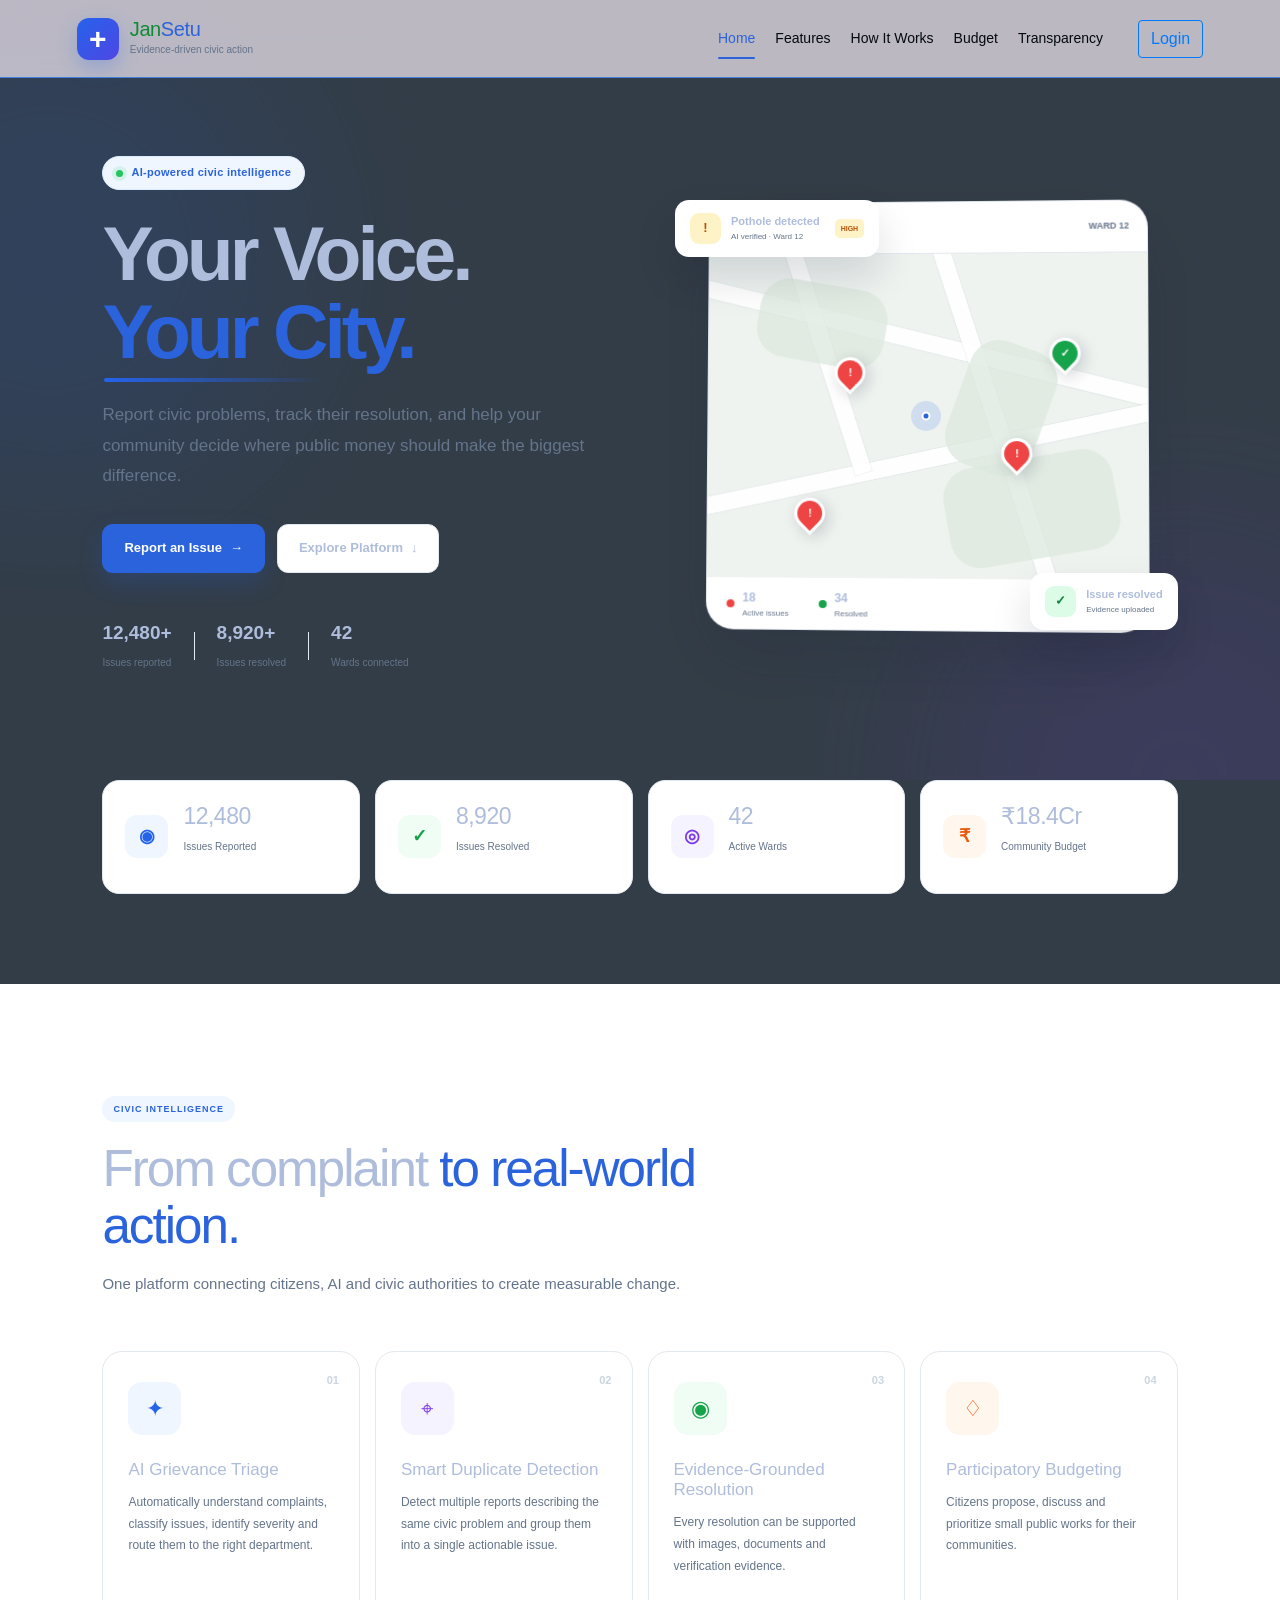
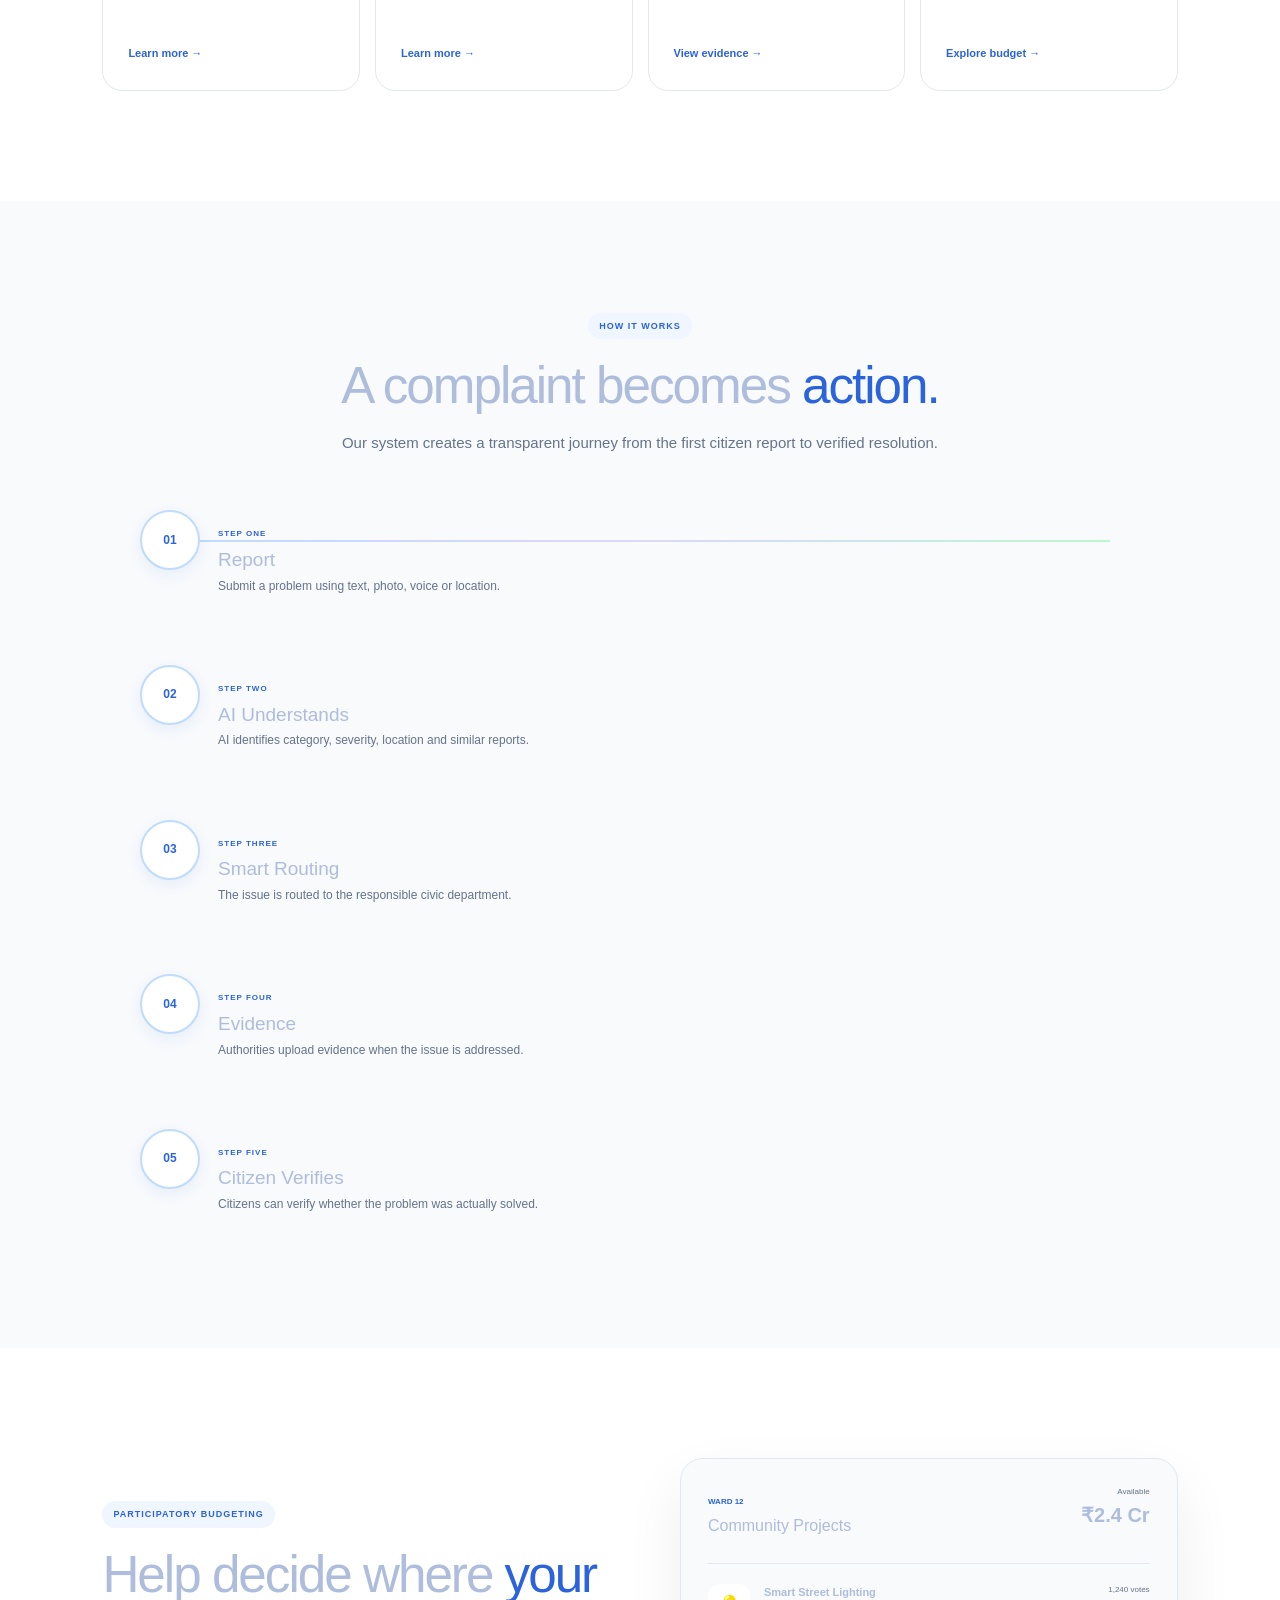
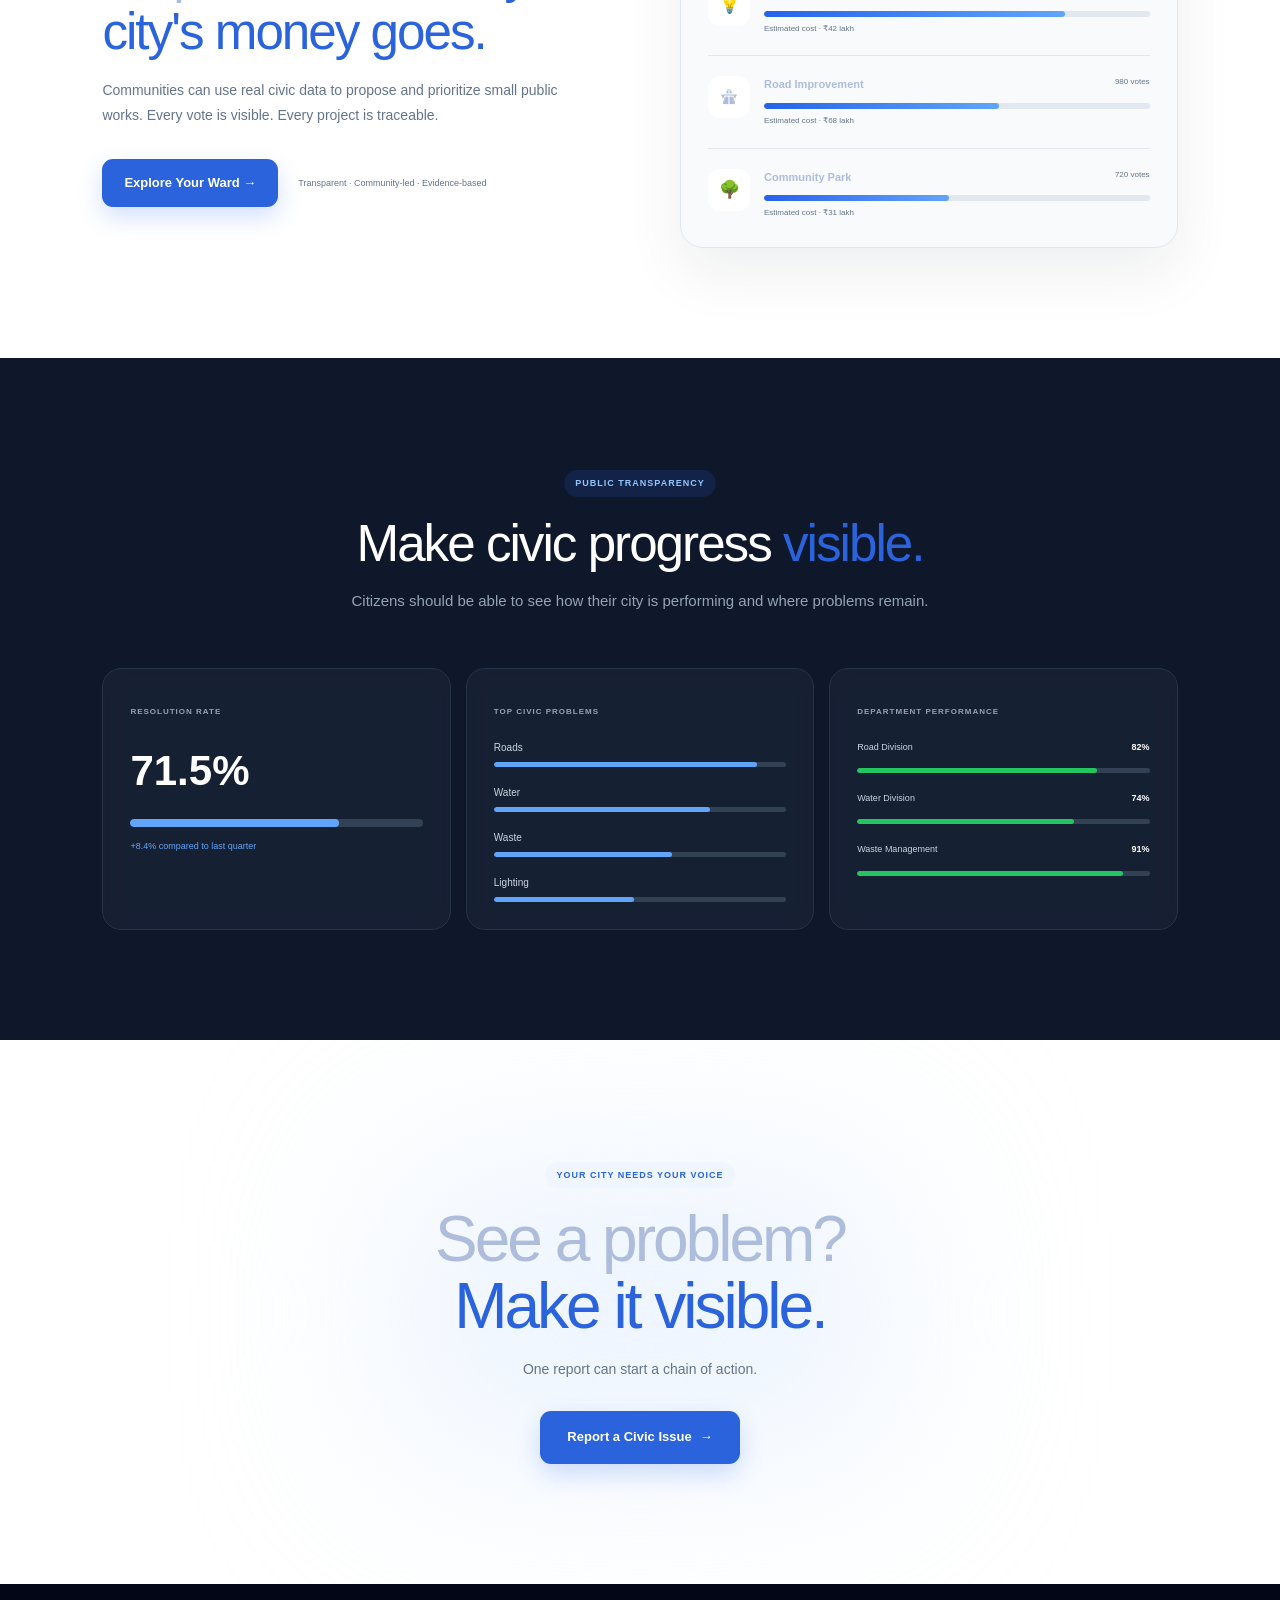
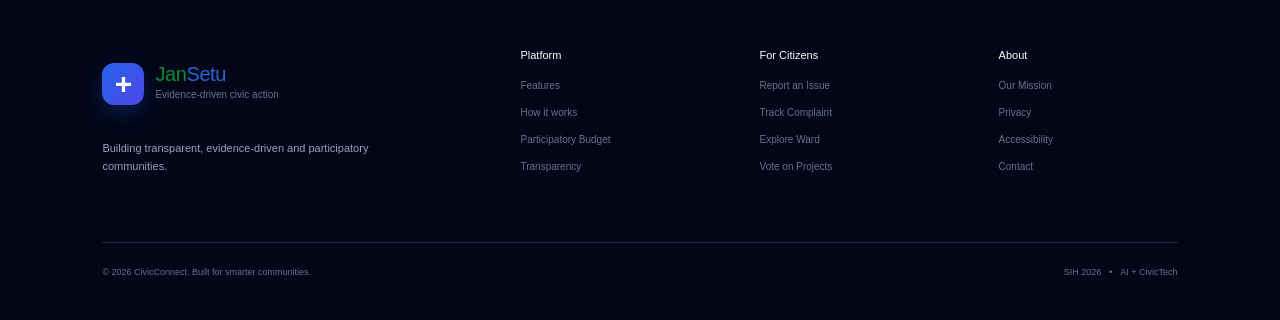
==== index.html @ 92e104b6 "Initial commit: JanSetu frontend and FastAPI AI civic intelligence backend" ====
<!DOCTYPE html>
<html lang="en">

<head>
    <meta charset="UTF-8">
    <meta name="viewport" content="width=device-width, initial-scale=1.0">

    <title>CivicConnect | Evidence-Driven Civic Action</title>

    <meta name="description"
        content="Report civic issues, track resolution and help shape your community through participatory budgeting.">
    <link rel="stylesheet" href="https://cdn.jsdelivr.net/npm/bootstrap@4.0.0/dist/css/bootstrap.min.css" integrity="sha384-Gn5384xqQ1aoWXA+058RXPxPg6fy4IWvTNh0E263XmFcJlSAwiGgFAW/dAiS6JXm" crossorigin="anonymous">
    <link rel="stylesheet" href="style.css">
</head>

<body>

    <!-- ================= NAVBAR ================= -->

    <header class="navbar" id="navbar">

        <div class="logo">
            <div class="logo-mark">
                <span>+</span>
            </div>

            <div class="logo-text">
                <h2>Jan<span>Setu</span></h2>
                <p>Evidence-driven civic action</p>
            </div>
        </div>
        <div>
            
        </div>

        <nav class="desktop-nav">
            <a href="#home" class="active">Home</a>
            <a href="#features">Features</a>
            <a href="#how-it-works">How It Works</a>
            <a href="#budget">Budget</a>
            <a href="#transparency">Transparency</a>
        </nav>

        <div class="nav-buttons">
            <button  class="btn btn-outline-primary" onclick="showLogin()">
                Login
            </button>
        </div>
        <button class="mobile_login" onclick="showLogin()">
          login
        </button>

        <button class="mobile-menu-btn" onclick="toggleMobileMenu()">
            ☰
        </button>
        


    </header>


    <!-- MOBILE MENU -->

    <div class="mobile-menu" id="mobileMenu">

        <a href="#home" onclick="closeMobileMenu()">Home</a>
        <a href="#features" onclick="closeMobileMenu()">Features</a>
        <a href="#how-it-works" onclick="closeMobileMenu()">How It Works</a>
        <a href="#budget" onclick="closeMobileMenu()">Budget</a>
        <a href="#transparency" onclick="closeMobileMenu()">Transparency</a>
    </div>


    <!-- ================= HERO ================= -->

    <main>

        <section class="hero" id="home">

            <div class="hero-background">
                <div class="glow glow-one"></div>
                <div class="glow glow-two"></div>
                <div class="grid-background"></div>
            </div>

            <div class="hero-content reveal">

                <div class="hero-badge">
                    <span class="live-dot"></span>
                    AI-powered civic intelligence
                </div>

                <h1>
                    Your Voice.
                    <br>
                    <span>Your City.</span>
                </h1>

                <p class="hero-description">
                    Report civic problems, track their resolution,
                    and help your community decide where public
                    money should make the biggest difference.
                </p>

                <div class="hero-buttons">

                    <button class="primary-btn" onclick="openReportModal()">
                        Report an Issue
                        <span>→</span>
                    </button>

                    <button class="secondary-btn" onclick="scrollToSection('features')">
                        Explore Platform
                        <span>↓</span>
                    </button>

                </div>

                <div class="hero-trust">

                    <div class="trust-item">
                        <strong>12,480+</strong>
                        <span>Issues reported</span>
                    </div>

                    <div class="trust-divider"></div>

                    <div class="trust-item">
                        <strong>8,920+</strong>
                        <span>Issues resolved</span>
                    </div>

                    <div class="trust-divider"></div>

                    <div class="trust-item">
                        <strong>42</strong>
                        <span>Wards connected</span>
                    </div>

                </div>

            </div>


            <!-- HERO VISUAL -->

            <div class="hero-visual reveal">

                <div class="map-container">

                    <div class="map-top-bar">
                        <div>
                            <span class="map-live"></span>
                            LIVE CIVIC MAP
                        </div>

                        <span>WARD 12</span>
                    </div>

                    <div class="map">

                        <div class="road road-one"></div>
                        <div class="road road-two"></div>
                        <div class="road road-three"></div>
                        <div class="road road-four"></div>

                        <div class="map-area area-one"></div>
                        <div class="map-area area-two"></div>
                        <div class="map-area area-three"></div>

                        <div class="map-marker marker-one">
                            <span>!</span>
                        </div>

                        <div class="map-marker marker-two">
                            <span>!</span>
                        </div>

                        <div class="map-marker marker-three">
                            <span>✓</span>
                        </div>

                        <div class="map-marker marker-four">
                            <span>!</span>
                        </div>

                        <div class="map-center">
                            <div class="center-pulse"></div>
                            <div class="center-dot"></div>
                        </div>

                    </div>


                    <div class="map-bottom">

                        <div class="map-stat">
                            <span class="red-marker"></span>

                            <div>
                                <strong>18</strong>
                                <small>Active issues</small>
                            </div>
                        </div>

                        <div class="map-stat">
                            <span class="green-marker"></span>

                            <div>
                                <strong>34</strong>
                                <small>Resolved</small>
                            </div>
                        </div>

                    </div>

                </div>


                <!-- FLOATING CARD -->

                <div class="floating-card issue-card">

                    <div class="floating-icon warning-icon">
                        !
                    </div>

                    <div>
                        <strong>Pothole detected</strong>
                        <span>AI verified · Ward 12</span>
                    </div>

                    <div class="priority">
                        HIGH
                    </div>

                </div>


                <div class="floating-card resolved-card">

                    <div class="floating-icon success-icon">
                        ✓
                    </div>

                    <div>
                        <strong>Issue resolved</strong>
                        <span>Evidence uploaded</span>
                    </div>

                </div>

            </div>

        </section>


        <!-- ================= STATS ================= -->

        <section class="stats-section">

            <div class="stats-container">

                <div class="stat-card reveal">

                    <div class="stat-icon blue">
                        ◉
                    </div>

                    <div>
                        <h3 data-target="12480">0</h3>
                        <p>Issues Reported</p>
                    </div>

                </div>


                <div class="stat-card reveal">

                    <div class="stat-icon green">
                        ✓
                    </div>

                    <div>
                        <h3 data-target="8920">0</h3>
                        <p>Issues Resolved</p>
                    </div>

                </div>


                <div class="stat-card reveal">

                    <div class="stat-icon purple">
                        ◎
                    </div>

                    <div>
                        <h3 data-target="42">0</h3>
                        <p>Active Wards</p>
                    </div>

                </div>


                <div class="stat-card reveal">

                    <div class="stat-icon orange">
                        ₹
                    </div>

                    <div>
                        <h3>₹18.4Cr</h3>
                        <p>Community Budget</p>
                    </div>

                </div>

            </div>

        </section>


        <!-- ================= FEATURES ================= -->

        <section class="features-section section" id="features">

            <div class="section-heading reveal">

                <span class="section-label">
                    CIVIC INTELLIGENCE
                </span>

                <h2>
                    From complaint
                    <span>to real-world action.</span>
                </h2>

                <p>
                    One platform connecting citizens, AI and
                    civic authorities to create measurable change.
                </p>

            </div>


            <div class="feature-grid">

                <!-- CARD 1 -->

                <article class="feature-card reveal">

                    <div class="feature-number">
                        01
                    </div>

                    <div class="feature-icon-large blue-icon">
                        ✦
                    </div>

                    <h3>
                        AI Grievance Triage
                    </h3>

                    <p>
                        Automatically understand complaints,
                        classify issues, identify severity and
                        route them to the right department.
                    </p>

                    <a href="#how-it-works">
                        Learn more →
                    </a>

                </article>


                <!-- CARD 2 -->

                <article class="feature-card reveal">

                    <div class="feature-number">
                        02
                    </div>

                    <div class="feature-icon-large purple-icon">
                        ⌖
                    </div>

                    <h3>
                        Smart Duplicate Detection
                    </h3>

                    <p>
                        Detect multiple reports describing the
                        same civic problem and group them into
                        a single actionable issue.
                    </p>

                    <a href="#how-it-works">
                        Learn more →
                    </a>

                </article>


                <!-- CARD 3 -->

                <article class="feature-card reveal">

                    <div class="feature-number">
                        03
                    </div>

                    <div class="feature-icon-large green-icon">
                        ◉
                    </div>

                    <h3>
                        Evidence-Grounded Resolution
                    </h3>

                    <p>
                        Every resolution can be supported with
                        images, documents and verification
                        evidence.
                    </p>

                    <a href="#transparency">
                        View evidence →
                    </a>

                </article>


                <!-- CARD 4 -->

                <article class="feature-card reveal">

                    <div class="feature-number">
                        04
                    </div>

                    <div class="feature-icon-large orange-icon">
                        ♢
                    </div>

                    <h3>
                        Participatory Budgeting
                    </h3>

                    <p>
                        Citizens propose, discuss and prioritize
                        small public works for their communities.
                    </p>

                    <a href="#budget">
                        Explore budget →
                    </a>

                </article>

            </div>

        </section>


        <!-- ================= HOW IT WORKS ================= -->

        <section class="how-section section" id="how-it-works">

            <div class="section-heading centered reveal">

                <span class="section-label">
                    HOW IT WORKS
                </span>

                <h2>
                    A complaint becomes
                    <span>action.</span>
                </h2>

                <p>
                    Our system creates a transparent journey
                    from the first citizen report to verified resolution.
                </p>

            </div>


            <div class="timeline">

                <div class="timeline-line"></div>


                <div class="timeline-step reveal">

                    <div class="timeline-number">
                        01
                    </div>

                    <div class="timeline-content">

                        <span>STEP ONE</span>

                        <h3>Report</h3>

                        <p>
                            Submit a problem using text,
                            photo, voice or location.
                        </p>

                    </div>

                </div>


                <div class="timeline-step reveal">

                    <div class="timeline-number">
                        02
                    </div>

                    <div class="timeline-content">

                        <span>STEP TWO</span>

                        <h3>AI Understands</h3>

                        <p>
                            AI identifies category, severity,
                            location and similar reports.
                        </p>

                    </div>

                </div>


                <div class="timeline-step reveal">

                    <div class="timeline-number">
                        03
                    </div>

                    <div class="timeline-content">

                        <span>STEP THREE</span>

                        <h3>Smart Routing</h3>

                        <p>
                            The issue is routed to the
                            responsible civic department.
                        </p>

                    </div>

                </div>


                <div class="timeline-step reveal">

                    <div class="timeline-number">
                        04
                    </div>

                    <div class="timeline-content">

                        <span>STEP FOUR</span>

                        <h3>Evidence</h3>

                        <p>
                            Authorities upload evidence
                            when the issue is addressed.
                        </p>

                    </div>

                </div>


                <div class="timeline-step reveal">

                    <div class="timeline-number">
                        05
                    </div>

                    <div class="timeline-content">

                        <span>STEP FIVE</span>

                        <h3>Citizen Verifies</h3>

                        <p>
                            Citizens can verify whether
                            the problem was actually solved.
                        </p>

                    </div>

                </div>

            </div>

        </section>


        <!-- ================= BUDGET ================= -->

        <section class="budget-section section" id="budget">

            <div class="budget-content reveal">

                <span class="section-label">
                    PARTICIPATORY BUDGETING
                </span>

                <h2>
                    Help decide where
                    <span>your city's money goes.</span>
                </h2>

                <p>
                    Communities can use real civic data to
                    propose and prioritize small public works.
                    Every vote is visible. Every project is traceable.
                </p>

                <div class="budget-actions">

                    <button class="primary-btn" onclick="showBudgetMessage()">
                        Explore Your Ward →
                    </button>

                    <span>
                        Transparent · Community-led · Evidence-based
                    </span>

                </div>

            </div>


            <!-- BUDGET CARD -->

            <div class="budget-dashboard reveal">

                <div class="budget-top">

                    <div>
                        <span>WARD 12</span>
                        <h3>Community Projects</h3>
                    </div>

                    <div class="budget-amount">
                        <small>Available</small>
                        <strong>₹2.4 Cr</strong>
                    </div>

                </div>


                <!-- PROJECT -->

                <div class="project">

                    <div class="project-icon">
                        💡
                    </div>

                    <div class="project-info">

                        <div class="project-title">
                            <strong>Smart Street Lighting</strong>
                            <span>1,240 votes</span>
                        </div>

                        <div class="project-progress">
                            <span style="width: 78%"></span>
                        </div>

                        <small>
                            Estimated cost · ₹42 lakh
                        </small>

                    </div>

                </div>


                <div class="project">

                    <div class="project-icon">
                        🛣
                    </div>

                    <div class="project-info">

                        <div class="project-title">
                            <strong>Road Improvement</strong>
                            <span>980 votes</span>
                        </div>

                        <div class="project-progress">
                            <span style="width: 61%"></span>
                        </div>

                        <small>
                            Estimated cost · ₹68 lakh
                        </small>

                    </div>

                </div>


                <div class="project">

                    <div class="project-icon">
                        🌳
                    </div>

                    <div class="project-info">

                        <div class="project-title">
                            <strong>Community Park</strong>
                            <span>720 votes</span>
                        </div>

                        <div class="project-progress">
                            <span style="width: 48%"></span>
                        </div>

                        <small>
                            Estimated cost · ₹31 lakh
                        </small>

                    </div>

                </div>

            </div>

        </section>


        <!-- ================= TRANSPARENCY ================= -->

        <section class="transparency-section section" id="transparency">

            <div class="transparency-container">

                <div class="section-heading centered reveal">

                    <span class="section-label">
                        PUBLIC TRANSPARENCY
                    </span>

                    <h2>
                        Make civic progress
                        <span>visible.</span>
                    </h2>

                    <p>
                        Citizens should be able to see how their
                        city is performing and where problems remain.
                    </p>

                </div>


                <div class="transparency-grid">

                    <div class="transparency-card reveal">

                        <span>RESOLUTION RATE</span>

                        <strong>71.5%</strong>

                        <div class="big-progress">
                            <span style="width: 71.5%"></span>
                        </div>

                        <small>
                            +8.4% compared to last quarter
                        </small>

                    </div>


                    <div class="transparency-card reveal">

                        <span>TOP CIVIC PROBLEMS</span>

                        <div class="bar-item">
                            <label>Roads</label>
                            <div>
                                <span style="width: 90%"></span>
                            </div>
                        </div>

                        <div class="bar-item">
                            <label>Water</label>
                            <div>
                                <span style="width: 74%"></span>
                            </div>
                        </div>

                        <div class="bar-item">
                            <label>Waste</label>
                            <div>
                                <span style="width: 61%"></span>
                            </div>
                        </div>

                        <div class="bar-item">
                            <label>Lighting</label>
                            <div>
                                <span style="width: 48%"></span>
                            </div>
                        </div>

                    </div>


                    <div class="transparency-card reveal">

                        <span>DEPARTMENT PERFORMANCE</span>

                        <div class="department">

                            <div>
                                <label>Road Division</label>
                                <strong>82%</strong>
                            </div>

                            <div class="mini-progress">
                                <span style="width:82%"></span>
                            </div>

                        </div>

                        <div class="department">

                            <div>
                                <label>Water Division</label>
                                <strong>74%</strong>
                            </div>

                            <div class="mini-progress">
                                <span style="width:74%"></span>
                            </div>

                        </div>

                        <div class="department">

                            <div>
                                <label>Waste Management</label>
                                <strong>91%</strong>
                            </div>

                            <div class="mini-progress">
                                <span style="width:91%"></span>
                            </div>

                        </div>

                    </div>

                </div>

            </div>

        </section>


        <!-- ================= CTA ================= -->

        <section class="cta-section">

            <div class="cta-glow"></div>

            <div class="cta-content reveal">

                <span class="section-label">
                    YOUR CITY NEEDS YOUR VOICE
                </span>

                <h2>
                    See a problem?
                    <br>
                    <span>Make it visible.</span>
                </h2>

                <p>
                    One report can start a chain of action.
                </p>

                <button class="primary-btn large-btn"
                    onclick="openReportModal()">

                    Report a Civic Issue
                    <span>→</span>

                </button>

            </div>

        </section>

    </main>


    <!-- ================= FOOTER ================= -->

    <footer>

        <div class="footer-main">

            <div class="footer-brand">

                <div class="logo">

                    <div class="logo-mark">
                        <span>+</span>
                    </div>

                    <div class="logo-text">
                        <h2>Jan<span>Setu</span></h2>
                        <p>Evidence-driven civic action</p>
                    </div>

                </div>

                <p class="footer-description">
                    Building transparent, evidence-driven
                    and participatory communities.
                </p>

            </div>


            <div class="footer-column">

                <h4>Platform</h4>

                <a href="#features">Features</a>
                <a href="#how-it-works">How it works</a>
                <a href="#budget">Participatory Budget</a>
                <a href="#transparency">Transparency</a>

            </div>


            <div class="footer-column">

                <h4>For Citizens</h4>

                <a href="#">Report an Issue</a>
                <a href="#">Track Complaint</a>
                <a href="#">Explore Ward</a>
                <a href="#">Vote on Projects</a>

            </div>


            <div class="footer-column">

                <h4>About</h4>

                <a href="#">Our Mission</a>
                <a href="#">Privacy</a>
                <a href="#">Accessibility</a>
                <a href="#">Contact</a>

            </div>

        </div>


        <div class="footer-bottom">

            <p>
                © 2026 CivicConnect. Built for smarter communities.
            </p>

            <div>
                <span>SIH 2026</span>
                <span>•</span>
                <span>AI + CivicTech</span>
            </div>

        </div>

    </footer>


    <!-- ================= REPORT MODAL ================= -->

    <div class="modal-overlay" id="reportModal">

        <div class="report-modal">

            <button class="modal-close" onclick="closeReportModal()">
                ×
            </button>

            <div class="modal-header">

                <span class="section-label">
                    REPORT A PROBLEM
                </span>

                <h2>
                    What's happening?
                </h2>

                <p>
                    Tell us about a civic problem in your area.
                </p>

            </div>


            <div class="report-form">

                <label>
                    Describe the problem
                </label>

                <textarea id="issueInput"
                    placeholder="Example: There is a large pothole near the government school..."></textarea>


                <div class="report-tools">

                    <button type="button" onclick="showComingSoon('Photo upload')">
                        <span>📷</span>
                        Add Photo
                    </button>

                    <button type="button" onclick="startVoiceDemo()">
                        <span>🎤</span>
                        Voice
                    </button>

                    <button type="button" onclick="detectLocation()">
                        <span>📍</span>
                        Location
                    </button>

                </div>


                <div id="locationMessage" class="location-message"></div>


                <div class="ai-preview" id="aiPreview">

                    <div class="ai-header">

                        <div class="ai-status">
                            <span class="ai-dot"></span>
                            AI Analysis
                        </div>

                        <span>
                            Preview
                        </span>

                    </div>

                    <p>
                        Describe your issue to see an AI triage preview.
                    </p>

                </div>


                <button class="submit-report-btn"
                    onclick="submitReport()">

                    Submit Issue
                    <span>→</span>

                </button>

            </div>

        </div>

    </div>


    <!-- ================= LOGIN MODAL ================= -->

    <div class="modal-overlay" id="loginModal">

        <div class="login-modal">

            <button class="modal-close" onclick="closeLogin()">
                ×
            </button>

            <div class="login-icon">
                +
            </div>

            <h2>
                Welcome back
            </h2>

            <p>
                Sign in to manage your civic reports.
            </p>
            <div class="role-selection">
    <label class="role-option">
        <input type="radio" name="role" value="citizen" checked>
        <span class="custom-radio"></span>
        <span>Citizen</span>
    </label>

    <label class="role-option">
        <input type="radio" name="role" value="officer">
        <span class="custom-radio"></span>
        <span>Officer</span>
    </label>
</div>

<!-- email -->
            <input
                type="email"
                id="loginEmail"
                placeholder="Email address">
<!-- Password -->
            <input
                type="password"
                id ="loginPassword"
                placeholder="Password">

            <button class="submit-report-btn"
                onclick="loginDemo()">

                Login →
            </button>
            <h6 class ="signup-text">if you are new user please <a href="signup.html" class="s_up">sign up</a> first</h6>

            <small class="demo-note">
                Demo interface — authentication will be connected to the backend.
            </small>

        </div>

    </div>


    <!-- TOAST -->

    <div class="toast" id="toast">

        <span id="toastIcon">✓</span>

        <p id="toastMessage">
            Success
        </p>

    </div>


    <script src="script.js"></script>

</body>

</html>
---- style.css ----
/* =====================================================
   CIVICCONNECT
   LANDING PAGE STYLES
===================================================== */

* {
    margin: 0;
    padding: 0;
    box-sizing: border-box;
}

:root {

    --primary: #2b63dc;
    --primary-dark: #1d4ed8;

    --dark: #0f172a;
    --dark-2: #1e293b;

    --text: #aebddc;
    --muted: #64748b;

    --background: #333d47;
    --white: #ffffff;

    --border: #e2e8f0;

    --success: #16a34a;
    --warning: #f59e0b;
    --danger: #ef4444;

    --radius: 20px;

    --shadow:
        0 20px 50px rgba(15, 23, 42, .08);
}

html {
    scroll-behavior: smooth;
}

body {

    font-family:
        Inter,
        -apple-system,
        BlinkMacSystemFont,
        "Segoe UI",
        sans-serif;

    color: var(--text);

    background: var(--background);

    line-height: 1.6;

    overflow-x: hidden;
}

button,
input,
textarea {

    font: inherit;
}

button {

    border: none;

    cursor: pointer;
}

a {

    text-decoration: none;

    color: inherit;
}


/* =====================================================
   NAVBAR
===================================================== */

.navbar {

    position: fixed;

    top: 0;

    left: 0;

    width: 100%;

    height: 78px;

    z-index: 1000;

    display: flex;

    align-items: center;

    justify-content: space-between;

    padding: 0 6%;

    background:
        rgba(246, 237, 245, 0.7);

    backdrop-filter: blur(18px);

    border-bottom:
        1px solid rgba(12, 108, 233, 0.7);

    transition: .3s;
}

.navbar.scrolled {

    box-shadow:
        0 10px 30px rgba(215, 219, 228, 0.08);
}

.logo {

    display: flex;

    align-items: center;

    gap: 11px;
}

.logo-mark {

    width: 42px;

    height: 42px;

    display: flex;

    align-items: center;

    justify-content: center;

    border-radius: 12px;

    color: white;

    background:
        linear-gradient(
            135deg,
            #2563eb,
            #4f46e5
        );

    box-shadow:
        0 8px 20px
        rgba(37, 99, 235, .25);
}

.logo-mark span {

    font-size: 30px;

    font-weight: 700;
}

.logo-text h2 {
    color: rgb(16, 139, 51);

    font-size: 20px;

    line-height: 0.5;

    letter-spacing: -.4px;
    margin-top:20px;
}

.logo-text h2 span {

    color: var(--primary);
}

.logo-text p {
    color:rgb(11, 6, 6);
    

    color: var(--muted);

    font-size: 10px;

    margin-top: 6px;
}

.desktop-nav {

    display: flex;

    align-items: center;

    gap: 20px;

    margin-left: auto;

    margin-right: 35px;
}

.desktop-nav a {

    color: #040910;

    font-size: 14px;

    font-weight: 450;

    position: relative;

    transition: .25s;
}

.desktop-nav a:hover,
.desktop-nav a.active {

    color: var(--primary);
}

.desktop-nav a.active::after {

    content: "";

    position: absolute;

    bottom: -9px;

    left: 0;

    width: 100%;

    height: 2px;

    border-radius: 5px;

    background: var(--primary);
}

.nav-buttons {

    display: flex;

    align-items: center;

    gap: 10=1px;
}

.btn btn-outline-primary {

    padding: 10px 17px;

   


    font-size: 13px;

    font-weight: 1000;
}

.nav-report-btn {

    padding: 11px 18px;

    border-radius: 10px;

    color: rgb(17, 13, 13);

    background: var(--primary);

    font-size: 12px;

    font-weight: 600;

    transition: .3s;
}

.nav-report-btn:hover {

    background: var(--primary-dark);

    transform: translateY(-2px);
}

.nav-report-btn span {

    margin-left: 5px;
}

.mobile-menu-btn {

    display: none;

    background: transparent;

    font-size: 24px;
}


 .mobile_login{
        display:none;
    }

@media (max-width:850px){
    .mobile_login {
        display: block;

        margin-left: auto;
        margin-right: 15px;

        padding: 8px 18px;

        background: #20c4ff;
        color: white;

        border: none;
        border-radius: 8px;

        font-size: 15px;
        font-weight: 600;

        cursor: pointer;
        transition: 0.3s ease;
    }

    .mobile_login:hover {
        background: #0aaee8;
        transform: translateY(-2px);
    }
}

/* =====================================================
   MOBILE MENU
===================================================== */

.mobile-menu {

    display: none;

    position: fixed;

    top: 78px;

    left: 0;

    width: 100%;

    z-index: 999;

    padding: 20px;

    background: white;

    box-shadow:
        0 20px 30px rgba(15, 23, 42, .1);
}

.mobile-menu.open {

    display: flex;

    flex-direction: column;

    gap: 15px;
}

.mobile-menu a {

    padding: 12px;

    border-radius: 10px;

    color: var(--text);
}

.mobile-menu a:hover {

    background: #eff6ff;

    color: var(--primary);
}

.mobile-menu button {

    padding: 13px;

    border-radius: 10px;

    color: white;

    background: var(--primary);
}


/* =====================================================
   HERO
===================================================== */

.hero {

    min-height: 780px;

    padding:
        150px 8%
        100px;

    position: relative;

    display: grid;

    grid-template-columns:
        1fr 1fr;

    align-items: center;

    gap: 70px;

    overflow: hidden;
}

.hero-background {

    position: absolute;

    inset: 0;

    pointer-events: none;
}

.grid-background {

    position: absolute;

    inset: 0;

    opacity: .35;

    background-image:

        linear-gradient(
            rgba(37, 99, 235, .04) 1px,
            transparent 1px
        ),

        linear-gradient(
            90deg,
            rgba(37, 99, 235, .04) 1px,
            transparent 1px
        );

    background-size:
        50px 50px;

    mask-image:
        linear-gradient(
            to bottom,
            black,
            transparent
        );
}

.glow {

    position: absolute;

    width: 500px;

    height: 500px;

    border-radius: 50%;

    filter: blur(100px);

    opacity: .12;
}

.glow-one {

    background: #2563eb;

    top: 0;

    left: -200px;
}

.glow-two {

    background: #7c3aed;

    bottom: -250px;

    right: -150px;
}

.hero-content {

    position: relative;

    z-index: 2;
}

.hero-badge {

    display: inline-flex;

    align-items: center;

    gap: 8px;

    padding: 7px 13px;

    border-radius: 50px;

    background: #eff6ff;

    border: 1px solid #dbeafe;

    color: var(--primary);

    font-size: 11px;

    font-weight: 700;

    letter-spacing: .3px;
}

.live-dot {

    width: 7px;

    height: 7px;

    border-radius: 50%;

    background: #22c55e;

    box-shadow:
        0 0 0 4px
        rgba(34, 197, 94, .12);

    animation: livePulse 2s infinite;
}

@keyframes livePulse {

    0%,
    100% {

        box-shadow:
            0 0 0 3px
            rgba(34, 197, 94, .12);
    }

    50% {

        box-shadow:
            0 0 0 7px
            rgba(34, 197, 94, .04);
    }
}

.hero h1 {

    margin-top: 25px;

    font-size:
        clamp(52px, 6vw, 82px);

    line-height: 1.01;

    letter-spacing: -4px;

    font-weight: 800;
}

.hero h1 span {

    color: var(--primary);

    position: relative;
}

.hero h1 span::after {

    content: "";

    position: absolute;

    left: 2px;

    bottom: -8px;

    width: 70%;

    height: 4px;

    border-radius: 5px;

    background:
        linear-gradient(
            90deg,
            #2563eb,
            transparent
        );
}

.hero-description {

    max-width: 610px;

    margin-top: 30px;

    color: var(--muted);

    font-size: 17px;

    line-height: 1.8;
}

.hero-buttons {

    display: flex;

    align-items: center;

    gap: 12px;

    margin-top: 32px;
}

.primary-btn {

    display: inline-flex;

    align-items: center;

    justify-content: center;

    gap: 8px;

    padding: 14px 22px;

    border-radius: 11px;

    color: white;

    background: var(--primary);

    font-size: 13px;

    font-weight: 700;

    transition: .3s;

    box-shadow:
        0 10px 25px
        rgba(37, 99, 235, .2);
}

.primary-btn:hover {

    transform: translateY(-3px);

    background: var(--primary-dark);

    box-shadow:
        0 15px 30px
        rgba(37, 99, 235, .28);
}

.secondary-btn {

    display: inline-flex;

    align-items: center;

    gap: 8px;

    padding: 13px 21px;

    border-radius: 11px;

    background: white;

    color: var(--text);

    border:
        1px solid var(--border);

    font-size: 13px;

    font-weight: 600;

    transition: .3s;
}

.secondary-btn:hover {

    border-color: #bfdbfe;

    background: #f8fbff;

    transform: translateY(-2px);
}

.hero-trust {

    display: flex;

    align-items: center;

    gap: 22px;

    margin-top: 45px;
}

.trust-item strong {

    display: block;

    font-size: 19px;

    font-weight: 750;
}

.trust-item span {

    color: var(--muted);

    font-size: 10px;
}

.trust-divider {

    height: 28px;

    width: 1px;

    background: var(--border);
}


/* =====================================================
   HERO MAP
===================================================== */

.hero-visual {

    position: relative;

    height: 500px;

    display: flex;

    align-items: center;

    justify-content: center;

    z-index: 2;
}

.map-container {

    width: 88%;

    height: 430px;

    overflow: hidden;

    border-radius: 28px;

    background: white;

    border:
        1px solid rgba(148, 163, 184, .3);

    box-shadow:
        0 30px 70px
        rgba(15, 23, 42, .13);

    transform:
        perspective(1200px)
        rotateY(-3deg)
        rotateX(2deg);
}

.map-top-bar {

    height: 52px;

    padding: 0 18px;

    display: flex;

    align-items: center;

    justify-content: space-between;

    color: #64748b;

    font-size: 9px;

    font-weight: 700;

    border-bottom:
        1px solid #e2e8f0;
}

.map-top-bar > div {

    display: flex;

    align-items: center;

    gap: 7px;
}

.map-live {

    width: 6px;

    height: 6px;

    border-radius: 50%;

    background: #22c55e;
}

.map {

    position: relative;

    height: 325px;

    overflow: hidden;

    background:
        #eef3f0;
}

.road {

    position: absolute;

    height: 17px;

    background:
        rgba(255, 255, 255, .95);

    box-shadow:
        0 0 0 1px
        rgba(148, 163, 184, .12);
}

.road-one {

    width: 120%;

    top: 25%;

    left: -10%;

    transform: rotate(14deg);
}

.road-two {

    width: 120%;

    top: 61%;

    left: -10%;

    transform: rotate(-12deg);
}

.road-three {

    width: 90%;

    top: 45%;

    left: 20%;

    transform: rotate(72deg);
}

.road-four {

    width: 70%;

    top: 20%;

    left: -10%;

    transform: rotate(72deg);
}

.map-area {

    position: absolute;

    background: #dce9dd;

    opacity: .7;

    border-radius: 30px;
}

.area-one {

    width: 130px;

    height: 80px;

    top: 30px;

    left: 50px;

    transform: rotate(10deg);
}

.area-two {

    width: 170px;

    height: 100px;

    bottom: 20px;

    right: 30px;

    transform: rotate(-10deg);
}

.area-three {

    width: 90px;

    height: 130px;

    top: 90px;

    right: 100px;

    transform: rotate(20deg);
}

.map-marker {

    position: absolute;

    width: 31px;

    height: 31px;

    display: flex;

    align-items: center;

    justify-content: center;

    border-radius: 50% 50% 50% 0;

    transform: rotate(-45deg);

    color: white;

    background: var(--danger);

    border: 3px solid white;

    box-shadow:
        0 5px 15px
        rgba(15, 23, 42, .18);

    z-index: 5;

    animation: markerFloat 3s infinite;
}

.map-marker span {

    transform: rotate(45deg);

    font-size: 11px;

    font-weight: 800;
}

.marker-one {

    top: 32%;

    left: 29%;
}

.marker-two {

    top: 57%;

    right: 26%;
}

.marker-three {

    top: 26%;

    right: 15%;

    background: var(--success);

    animation-delay: .5s;
}

.marker-four {

    bottom: 15%;

    left: 20%;

    animation-delay: 1s;
}

@keyframes markerFloat {

    0%,
    100% {

        transform:
            rotate(-45deg)
            translateY(0);
    }

    50% {

        transform:
            rotate(-45deg)
            translateY(-5px);
    }
}

.map-center {

    position: absolute;

    top: 50%;

    left: 50%;

    transform: translate(-50%, -50%);

    width: 30px;

    height: 30px;
}

.center-dot {

    position: absolute;

    top: 50%;

    left: 50%;

    width: 9px;

    height: 9px;

    transform: translate(-50%, -50%);

    background: var(--primary);

    border: 2px solid white;

    border-radius: 50%;

    z-index: 2;
}

.center-pulse {

    width: 30px;

    height: 30px;

    border-radius: 50%;

    background:
        rgba(37, 99, 235, .15);

    animation: centerPulse 2s infinite;
}

@keyframes centerPulse {

    0% {

        transform: scale(.6);

        opacity: 1;
    }

    100% {

        transform: scale(1.7);

        opacity: 0;
    }
}

.map-bottom {

    height: 53px;

    padding: 0 20px;

    display: flex;

    align-items: center;

    gap: 30px;

    background: white;
}

.map-stat {

    display: flex;

    align-items: center;

    gap: 8px;
}

.map-stat > span {

    width: 8px;

    height: 8px;

    border-radius: 50%;
}

.red-marker {

    background: var(--danger);
}

.green-marker {

    background: var(--success);
}

.map-stat strong {

    display: block;

    font-size: 12px;
}

.map-stat small {

    display: block;

    color: var(--muted);

    font-size: 8px;
}


/* FLOATING CARDS */

.floating-card {

    position: absolute;

    display: flex;

    align-items: center;

    gap: 10px;

    padding: 13px 15px;

    background: white;

    border-radius: 14px;

    box-shadow:
        0 20px 40px
        rgba(15, 23, 42, .14);

    z-index: 10;
}

.issue-card {

    top: 35px;

    left: 0;

    animation:
        floating 4s ease-in-out infinite;
}

.resolved-card {

    bottom: 35px;

    right: 0;

    animation:
        floating 4s ease-in-out infinite reverse;
}

@keyframes floating {

    0%,
    100% {

        transform: translateY(0);
    }

    50% {

        transform: translateY(-9px);
    }
}

.floating-icon {

    width: 31px;

    height: 31px;

    display: flex;

    align-items: center;

    justify-content: center;

    border-radius: 9px;

    font-size: 13px;

    font-weight: 800;
}

.warning-icon {

    color: #b45309;

    background: #fef3c7;
}

.success-icon {

    color: #15803d;

    background: #dcfce7;
}

.floating-card strong {

    display: block;

    font-size: 11px;
}

.floating-card span {

    display: block;

    color: var(--muted);

    font-size: 8px;
}

.priority {

    margin-left: 5px;

    padding: 4px 6px;

    border-radius: 5px;

    color: #b45309;

    background: #fef3c7;

    font-size: 7px;

    font-weight: 800;
}


/* =====================================================
   STATS
===================================================== */

.stats-section {

    padding: 0 8% 90px;
}

.stats-container {

    display: grid;

    grid-template-columns:
        repeat(4, 1fr);

    gap: 15px;
}

.stat-card {

    display: flex;

    align-items: center;

    gap: 15px;

    padding: 22px;

    background: white;

    border: 1px solid var(--border);

    border-radius: 17px;

    transition: .3s;
}

.stat-card:hover {

    transform: translateY(-4px);

    box-shadow: var(--shadow);
}

.stat-icon {

    width: 43px;

    height: 43px;

    display: flex;

    align-items: center;

    justify-content: center;

    border-radius: 12px;

    font-size: 18px;

    font-weight: 700;
}

.stat-icon.blue {

    color: #2563eb;

    background: #eff6ff;
}

.stat-icon.green {

    color: #16a34a;

    background: #f0fdf4;
}

.stat-icon.purple {

    color: #7c3aed;

    background: #f5f3ff;
}

.stat-icon.orange {

    color: #ea580c;

    background: #fff7ed;
}

.stat-card h3 {

    font-size: 23px;

    letter-spacing: -.5px;
}

.stat-card p {

    color: var(--muted);

    font-size: 10px;
}


/* =====================================================
   COMMON SECTION
===================================================== */

.section {

    padding:
        110px 8%;
}

.section-heading {

    max-width: 700px;

    margin-bottom: 55px;
}

.section-heading.centered {

    margin-left: auto;

    margin-right: auto;

    text-align: center;
}

.section-label {

    display: inline-block;

    padding: 6px 11px;

    border-radius: 50px;

    color: var(--primary);

    background: #eff6ff;

    font-size: 9px;

    font-weight: 800;

    letter-spacing: 1px;
}

.section-heading h2 {

    margin-top: 18px;

    font-size:
        clamp(35px, 4vw, 53px);

    line-height: 1.12;

    letter-spacing: -2px;
}

.section-heading h2 span {

    color: var(--primary);
}

.section-heading p {

    margin-top: 17px;

    color: var(--muted);

    font-size: 15px;
}


/* =====================================================
   FEATURES
===================================================== */

.features-section {

    background: white;
}

.feature-grid {

    display: grid;

    grid-template-columns:
        repeat(4, 1fr);

    gap: 15px;
}

.feature-card {

    position: relative;

    padding: 30px 25px;

    min-height: 340px;

    border:
        1px solid var(--border);

    border-radius: 20px;

    background: white;

    overflow: hidden;

    transition: .35s;
}

.feature-card::before {

    content: "";

    position: absolute;

    top: -100px;

    right: -100px;

    width: 200px;

    height: 200px;

    border-radius: 50%;

    background: #eff6ff;

    opacity: 0;

    transition: .4s;
}

.feature-card:hover {

    transform:
        translateY(-8px);

    box-shadow:
        0 25px 50px
        rgba(15, 23, 42, .09);

    border-color: #bfdbfe;
}

.feature-card:hover::before {

    opacity: 1;
}

.feature-number {

    position: absolute;

    top: 20px;

    right: 20px;

    color: #cbd5e1;

    font-size: 11px;

    font-weight: 800;
}

.feature-icon-large {

    width: 53px;

    height: 53px;

    display: flex;

    align-items: center;

    justify-content: center;

    border-radius: 14px;

    font-size: 22px;

    margin-bottom: 25px;
}

.blue-icon {

    color: #2563eb;

    background: #eff6ff;
}

.purple-icon {

    color: #7c3aed;

    background: #f5f3ff;
}

.green-icon {

    color: #16a34a;

    background: #f0fdf4;
}

.orange-icon {

    color: #ea580c;

    background: #fff7ed;
}

.feature-card h3 {

    font-size: 17px;

    margin-bottom: 12px;
}

.feature-card p {

    color: var(--muted);

    font-size: 12px;

    line-height: 1.8;
}

.feature-card a {

    position: absolute;

    bottom: 27px;

    left: 25px;

    color: var(--primary);

    font-size: 11px;

    font-weight: 700;
}


/* =====================================================
   HOW IT WORKS
===================================================== */

.how-section {

    background: #f8fafc;
}

.timeline {

    position: relative;

    max-width: 1000px;

    margin: auto;
}

.timeline-line {

    position: absolute;

    top: 30px;

    left: 30px;

    right: 30px;

    height: 2px;

    background:
        linear-gradient(
            90deg,
            #bfdbfe,
            #ddd6fe,
            #bbf7d0
        );
}

.timeline-step {

    position: relative;

    display: grid;

    grid-template-columns:
        60px 1fr;

    gap: 18px;

    margin-bottom: 45px;
}

.timeline-step:last-child {

    margin-bottom: 0;
}

.timeline-number {

    width: 60px;

    height: 60px;

    display: flex;

    align-items: center;

    justify-content: center;

    border-radius: 50%;

    color: var(--primary);

    background: white;

    border:
        2px solid #bfdbfe;

    font-size: 12px;

    font-weight: 800;

    z-index: 2;

    box-shadow:
        0 5px 15px
        rgba(37, 99, 235, .08);
}

.timeline-content {

    padding: 8px 0;
}

.timeline-content > span {

    color: var(--primary);

    font-size: 8px;

    font-weight: 800;

    letter-spacing: 1px;
}

.timeline-content h3 {

    margin: 5px 0;

    font-size: 19px;
}

.timeline-content p {

    max-width: 500px;

    color: var(--muted);

    font-size: 12px;
}


/* =====================================================
   BUDGET
===================================================== */

.budget-section {

    display: grid;

    grid-template-columns:
        1fr 1fr;

    align-items: center;

    gap: 80px;

    background: white;
}

.budget-content {

    max-width: 600px;
}

.budget-content h2 {

    margin-top: 18px;

    font-size:
        clamp(35px, 4vw, 52px);

    line-height: 1.12;

    letter-spacing: -2px;
}

.budget-content h2 span {

    color: var(--primary);
}

.budget-content > p {

    margin-top: 18px;

    color: var(--muted);

    font-size: 14px;

    line-height: 1.8;
}

.budget-actions {

    display: flex;

    align-items: center;

    gap: 20px;

    margin-top: 30px;
}

.budget-actions > span {

    color: var(--muted);

    font-size: 9px;
}

.budget-dashboard {

    padding: 27px;

    border:
        1px solid var(--border);

    border-radius: 23px;

    background: #f8fafc;

    box-shadow:
        0 25px 60px
        rgba(15, 23, 42, .07);
}

.budget-top {

    display: flex;

    justify-content: space-between;

    align-items: flex-start;

    padding-bottom: 20px;

    border-bottom:
        1px solid var(--border);
}

.budget-top > div:first-child span {

    color: var(--primary);

    font-size: 8px;

    font-weight: 800;
}

.budget-top h3 {

    margin-top: 4px;

    font-size: 16px;
}

.budget-amount {

    text-align: right;
}

.budget-amount small {

    display: block;

    color: var(--muted);

    font-size: 8px;
}

.budget-amount strong {

    color: var(--text);

    font-size: 20px;
}

.project {

    display: flex;

    gap: 14px;

    padding: 20px 0;

    border-bottom:
        1px solid var(--border);
}

.project:last-child {

    border-bottom: none;

    padding-bottom: 0;
}

.project-icon {

    width: 42px;

    height: 42px;

    display: flex;

    align-items: center;

    justify-content: center;

    border-radius: 12px;

    background: white;

    font-size: 17px;
}

.project-info {

    flex: 1;
}

.project-title {

    display: flex;

    justify-content: space-between;

    gap: 10px;

    margin-bottom: 9px;
}

.project-title strong {

    font-size: 11px;
}

.project-title span {

    color: var(--muted);

    font-size: 8px;
}

.project-progress {

    height: 6px;

    overflow: hidden;

    border-radius: 50px;

    background: #e2e8f0;
}

.project-progress span {

    display: block;

    height: 100%;

    border-radius: inherit;

    background:
        linear-gradient(
            90deg,
            #2563eb,
            #60a5fa
        );
}

.project-info > small {

    display: block;

    margin-top: 6px;

    color: var(--muted);

    font-size: 8px;
}


/* =====================================================
   TRANSPARENCY
===================================================== */

.transparency-section {

    background: #0f172a;

    color: white;
}

.transparency-section .section-label {

    color: #93c5fd;

    background:
        rgba(37, 99, 235, .15);
}

.transparency-section
.section-heading p {

    color: #94a3b8;
}

.transparency-grid {

    display: grid;

    grid-template-columns:
        1fr 1fr 1fr;

    gap: 15px;
}

.transparency-card {

    padding: 27px;

    border:
        1px solid #263449;

    border-radius: 19px;

    background:
        rgba(30, 41, 59, .55);

    backdrop-filter: blur(10px);
}

.transparency-card > span {

    color: #94a3b8;

    font-size: 8px;

    font-weight: 800;

    letter-spacing: 1px;
}

.transparency-card > strong {

    display: block;

    margin: 15px 0;

    font-size: 42px;
}

.big-progress {

    height: 8px;

    overflow: hidden;

    border-radius: 50px;

    background: #334155;
}

.big-progress span {

    display: block;

    height: 100%;

    background: #60a5fa;

    border-radius: inherit;
}

.transparency-card > small {

    display: block;

    margin-top: 12px;

    color: #60a5fa;

    font-size: 9px;
}

.bar-item {

    margin-top: 18px;
}

.bar-item label {

    display: block;

    margin-bottom: 6px;

    color: #cbd5e1;

    font-size: 10px;
}

.bar-item > div {

    height: 5px;

    border-radius: 50px;

    overflow: hidden;

    background: #334155;
}

.bar-item > div span {

    display: block;

    height: 100%;

    background: #60a5fa;

    border-radius: inherit;
}

.department {

    margin-top: 18px;
}

.department > div:first-child {

    display: flex;

    justify-content: space-between;

    margin-bottom: 6px;
}

.department label {

    color: #cbd5e1;

    font-size: 9px;
}

.department strong {

    color: white;

    font-size: 9px;
}

.mini-progress {

    height: 5px;

    overflow: hidden;

    border-radius: 50px;

    background: #334155;
}

.mini-progress span {

    display: block;

    height: 100%;

    border-radius: inherit;

    background: #22c55e;
}


/* =====================================================
   CTA
===================================================== */

.cta-section {

    position: relative;

    padding: 120px 8%;

    overflow: hidden;

    text-align: center;

    background: white;
}

.cta-glow {

    position: absolute;

    width: 500px;

    height: 300px;

    left: 50%;

    top: 50%;

    transform:
        translate(-50%, -50%);

    background: #dbeafe;

    filter: blur(100px);

    opacity: .5;
}

.cta-content {

    position: relative;

    z-index: 2;
}

.cta-content h2 {

    margin-top: 18px;

    font-size:
        clamp(40px, 5vw, 65px);

    line-height: 1.05;

    letter-spacing: -3px;
}

.cta-content h2 span {

    color: var(--primary);
}

.cta-content p {

    margin: 18px 0 30px;

    color: var(--muted);

    font-size: 14px;
}

.large-btn {

    padding:
        16px 27px;
}


/* =====================================================
   FOOTER
===================================================== */

footer {

    padding:
        65px 8%
        25px;

    color: white;

    background: #020617;
}

.footer-main {

    display: grid;

    grid-template-columns:
        2fr 1fr 1fr 1fr;

    gap: 60px;

    padding-bottom: 50px;
}

.footer-brand .logo-text h2 {

    color: rgb(16, 139, 51);
}

.footer-description {

    max-width: 300px;

    margin-top: 20px;

    color: #94a3b8;

    font-size: 11px;

    line-height: 1.7;
}

.footer-column {

    display: flex;

    flex-direction: column;

    gap: 11px;
}

.footer-column h4 {

    margin-bottom: 5px;

    color: white;

    font-size: 11px;
}

.footer-column a {

    color: #64748b;

    font-size: 10px;

    transition: .2s;
}

.footer-column a:hover {

    color: #93c5fd;
}

.footer-bottom {

    display: flex;

    justify-content: space-between;

    padding-top: 22px;

    border-top:
        1px solid #1e293b;

    color: #64748b;

    font-size: 9px;
}

.footer-bottom div {

    display: flex;

    gap: 8px;
}


/* =====================================================
   MODAL
===================================================== */

.modal-overlay {

    position: fixed;

    inset: 0;

    z-index: 3000;

    display: none;

    align-items: center;

    justify-content: center;

    padding: 20px;

    background:
        rgba(15, 23, 42, .65);

    backdrop-filter: blur(8px);
}

.modal-overlay.active {

    display: flex;
}

.report-modal,
/*.............. ROLE SELECTION.............................. */

.role-selection {
    display: flex;
    justify-content: center;
    align-items: center;
    gap: 50px;
    margin: 20px 0;
}

.role-option {
    display: flex;
    align-items: center;
    gap: 10px;

    cursor: pointer;

    font-size: 17px;
    font-weight: 600;
    color: #ffffff;

    transition: 0.3s ease;
}

/* Hide default radio */
.role-option input {
    display: none;
}

/* Custom radio circle */
.custom-radio {
    width: 22px;
    height: 22px;

    border: 3px solid #ffffff;
    border-radius: 50%;

    display: flex;
    align-items: center;
    justify-content: center;

    transition: 0.3s ease;
}

/* Selected radio */
.role-option input:checked + .custom-radio {
    border-color: #20c4ff;
}

/* Inner circle */
.role-option input:checked + .custom-radio::after {
    content: "";

    width: 10px;
    height: 10px;

    background: #20c4ff;
    border-radius: 50%;
}

/* Hover */
.role-option:hover {
    transform: translateY(-2px);
}
.login-modal {

    position: relative;

    width:
        min(570px, 100%);

    max-height: 90vh;

    overflow-y: auto;

    padding: 35px;

    border-radius: 24px;

    background: rgb(73, 91, 82);

    box-shadow:
        0 30px 80px
        rgba(0, 0, 0, .2);

    animation:
        modalIn .3s ease;
}
.s_up{
    color:#4d66d8;
}

@keyframes modalIn {

    from {

        opacity: 0;

        transform:
            scale(.92)
            translateY(20px);
    }

    to {

        opacity: 1;

        transform:
            scale(1)
            translateY(0);
    }
}

.modal-close {

    position: absolute;

    top: 15px;

    right: 18px;

    width: 35px;

    height: 35px;

    border-radius: 50%;

    color: #64748b;

    background: #f1f5f9;

    font-size: 22px;
}

.modal-header h2 {

    margin-top: 14px;

    font-size: 31px;

    letter-spacing: -1px;
}

.modal-header p {

    margin-top: 5px;

    color: var(--muted);

    font-size: 12px;
}

.report-form {

    margin-top: 25px;
}

.report-form > label {

    display: block;

    margin-bottom: 8px;

    font-size: 11px;

    font-weight: 700;
}

.report-form textarea {

    width: 100%;

    min-height: 130px;

    resize: vertical;

    padding: 14px;

    outline: none;

    border:
        1px solid var(--border);

    border-radius: 12px;

    font-size: 12px;

    transition: .2s;
}

.report-form textarea:focus {

    border-color: #93c5fd;

    box-shadow:
        0 0 0 3px
        rgba(37, 99, 235, .08);
}

.report-tools {

    display: grid;

    grid-template-columns:
        repeat(3, 1fr);

    gap: 8px;

    margin-top: 10px;
}

.report-tools button {

    display: flex;

    align-items: center;

    justify-content: center;

    gap: 5px;

    padding: 11px;

    border:
        1px solid var(--border);

    border-radius: 10px;

    background: #f8fafc;

    font-size: 10px;

    transition: .2s;
}

.report-tools button:hover {

    border-color: #bfdbfe;

    color: var(--primary);

    background: #eff6ff;
}

.location-message {

    min-height: 20px;

    margin-top: 10px;

    color: var(--primary);

    font-size: 10px;
}

.ai-preview {

    margin-top: 10px;

    padding: 15px;

    border:
        1px solid #dbeafe;

    border-radius: 13px;

    background: #f8fbff;
}

.ai-header {

    display: flex;

    align-items: center;

    justify-content: space-between;

    margin-bottom: 8px;
}

.ai-status {

    display: flex;

    align-items: center;

    gap: 6px;

    color: var(--primary);

    font-size: 10px;

    font-weight: 800;
}

.ai-dot {

    width: 6px;

    height: 6px;

    border-radius: 50%;

    background: var(--primary);
}

.ai-header > span {

    color: var(--muted);

    font-size: 8px;
}

.ai-preview p {

    color: var(--muted);

    font-size: 10px;
}

.ai-result {

    display: grid;

    grid-template-columns:
        1fr 1fr;

    gap: 8px;

    margin-top: 12px;
}

.ai-result-item {

    padding: 10px;

    border-radius: 9px;

    background: white;

    border:
        1px solid #e2e8f0;
}

.ai-result-item small {

    display: block;

    color: var(--muted);

    font-size: 7px;
}

.ai-result-item strong {

    display: block;

    margin-top: 3px;

    font-size: 10px;
}

.submit-report-btn {

    width: 100%;

    margin-top: 15px;

    padding: 14px;

    display: flex;

    align-items: center;

    justify-content: center;

    gap: 7px;

    border-radius: 11px;

    color: white;

    background: var(--primary);

    font-size: 12px;

    font-weight: 700;

    transition: .3s;
}

.submit-report-btn:hover {

    background: var(--primary-dark);

    transform: translateY(-2px);
}


/* LOGIN */

.login-modal {

    width:
        min(420px, 100%);

    text-align: center;
}

.login-icon {

    width: 55px;

    height: 55px;

    margin: auto;

    display: flex;

    align-items: center;

    justify-content: center;

    border-radius: 15px;

    color: white;

    background: var(--primary);

    font-size: 25px;
}

.login-modal h2 {

    margin-top: 18px;

    font-size: 27px;
}

.login-modal > p {

    color: var(--muted);

    font-size: 11px;

    margin: 5px 0 22px;
}

.login-modal input {

    width: 100%;

    margin-top: 9px;

    padding: 13px;

    outline: none;

    border:
        1px solid var(--border);

    border-radius: 10px;

    font-size: 11px;
}

.demo-note {

    display: block;

    margin-top: 15px;

    color: #94a3b8;

    font-size: 8px;
}


/* =====================================================
   TOAST
===================================================== */

.toast {

    position: fixed;

    right: 25px;

    bottom: 25px;

    z-index: 5000;

    display: flex;

    align-items: center;

    gap: 10px;

    padding: 13px 17px;

    border-radius: 12px;

    color: white;

    background: #0f172a;

    box-shadow:
        0 15px 40px
        rgba(0, 0, 0, .2);

    transform:
        translateY(100px);

    opacity: 0;

    transition: .3s;
}

.toast.show {

    transform:
        translateY(0);

    opacity: 1;
}

.toast > span {

    width: 23px;

    height: 23px;

    display: flex;

    align-items: center;

    justify-content: center;

    border-radius: 50%;

    color: white;

    background: var(--success);

    font-size: 11px;
}

.toast p {

    font-size: 10px;
}


/* =====================================================
   SCROLL REVEAL
===================================================== */

.reveal {

    opacity: 0;

    transform:
        translateY(25px);

    transition:
        opacity .7s ease,
        transform .7s ease;
}

.reveal.visible {

    opacity: 1;

    transform:
        translateY(0);
}


/* =====================================================
   RESPONSIVE
===================================================== */

@media (max-width: 1100px) {

    .desktop-nav {

        gap: 18px;

        margin-right: 15px;
    }

    .hero {

        gap: 30px;

        padding-left: 5%;

        padding-right: 5%;
    }

    .feature-grid {

        grid-template-columns:
            repeat(2, 1fr);
    }

    .stats-container {

        grid-template-columns:
            repeat(2, 1fr);
    }

    .transparency-grid {

        grid-template-columns:
            1fr 1fr;
    }

    .transparency-card:last-child {

        grid-column:
            1 / -1;
    }
}


@media (max-width: 850px) {

    .desktop-nav,
    .nav-buttons {

        display: none;
    }

    .mobile-menu-btn {

        display: block;
    }

    .hero {

        grid-template-columns: 1fr;

        padding-top: 130px;
    }

    .hero-content {

        text-align: center;
    }

    .hero-description {

        margin-left: auto;

        margin-right: auto;
    }

    .hero-buttons,
    .hero-trust {

        justify-content: center;
    }

    .hero-visual {

        margin-top: 20px;
    }

    .budget-section {

        grid-template-columns: 1fr;
    }

    .footer-main {

        grid-template-columns:
            1fr 1fr;
    }
}


@media (max-width: 600px) {

    .navbar {

        padding:
            0 20px;
    }

    .hero {

        padding:
            120px 20px
            70px;
    }

    .hero h1 {

        font-size: 51px;

        letter-spacing: -3px;
    }

    .hero-description {

        font-size: 14px;
    }

    .hero-buttons {

        flex-direction: column;
    }

    .hero-buttons button {

        width: 100%;
    }

    .hero-trust {

        gap: 12px;
    }

    .trust-divider {

        display: none;
    }

    .trust-item strong {

        font-size: 15px;
    }

    .hero-visual {

        height: 390px;
    }

    .map-container {

        width: 100%;

        height: 340px;
    }

    .floating-card {

        transform: scale(.85);
    }

    .issue-card {

        left: -10px;
    }

    .resolved-card {

        right: -10px;
    }

    .stats-section {

        padding:
            0 20px
            60px;
    }

    .stats-container {

        grid-template-columns: 1fr;
    }

    .section {

        padding:
            80px 20px;
    }

    .feature-grid {

        grid-template-columns: 1fr;
    }

    .feature-card {

        min-height: 300px;
    }

    .timeline-line {

        left: 29px;

        right: auto;

        top: 30px;

        bottom: 30px;

        width: 2px;

        height: auto;
    }

    .timeline-step {

        grid-template-columns:
            60px 1fr;
    }

    .budget-actions {

        flex-direction: column;

        align-items: flex-start;
    }

    .transparency-grid {

        grid-template-columns: 1fr;
    }

    .transparency-card:last-child {

        grid-column: auto;
    }

    .footer-main {

        grid-template-columns: 1fr;

        gap: 35px;
    }

    .footer-bottom {

        flex-direction: column;

        gap: 10px;
    }

    .report-tools {

        grid-template-columns: 1fr;
    }

    .ai-result {

        grid-template-columns: 1fr;
    }

    .report-modal,
    .login-modal {

        padding: 25px;
    }

}
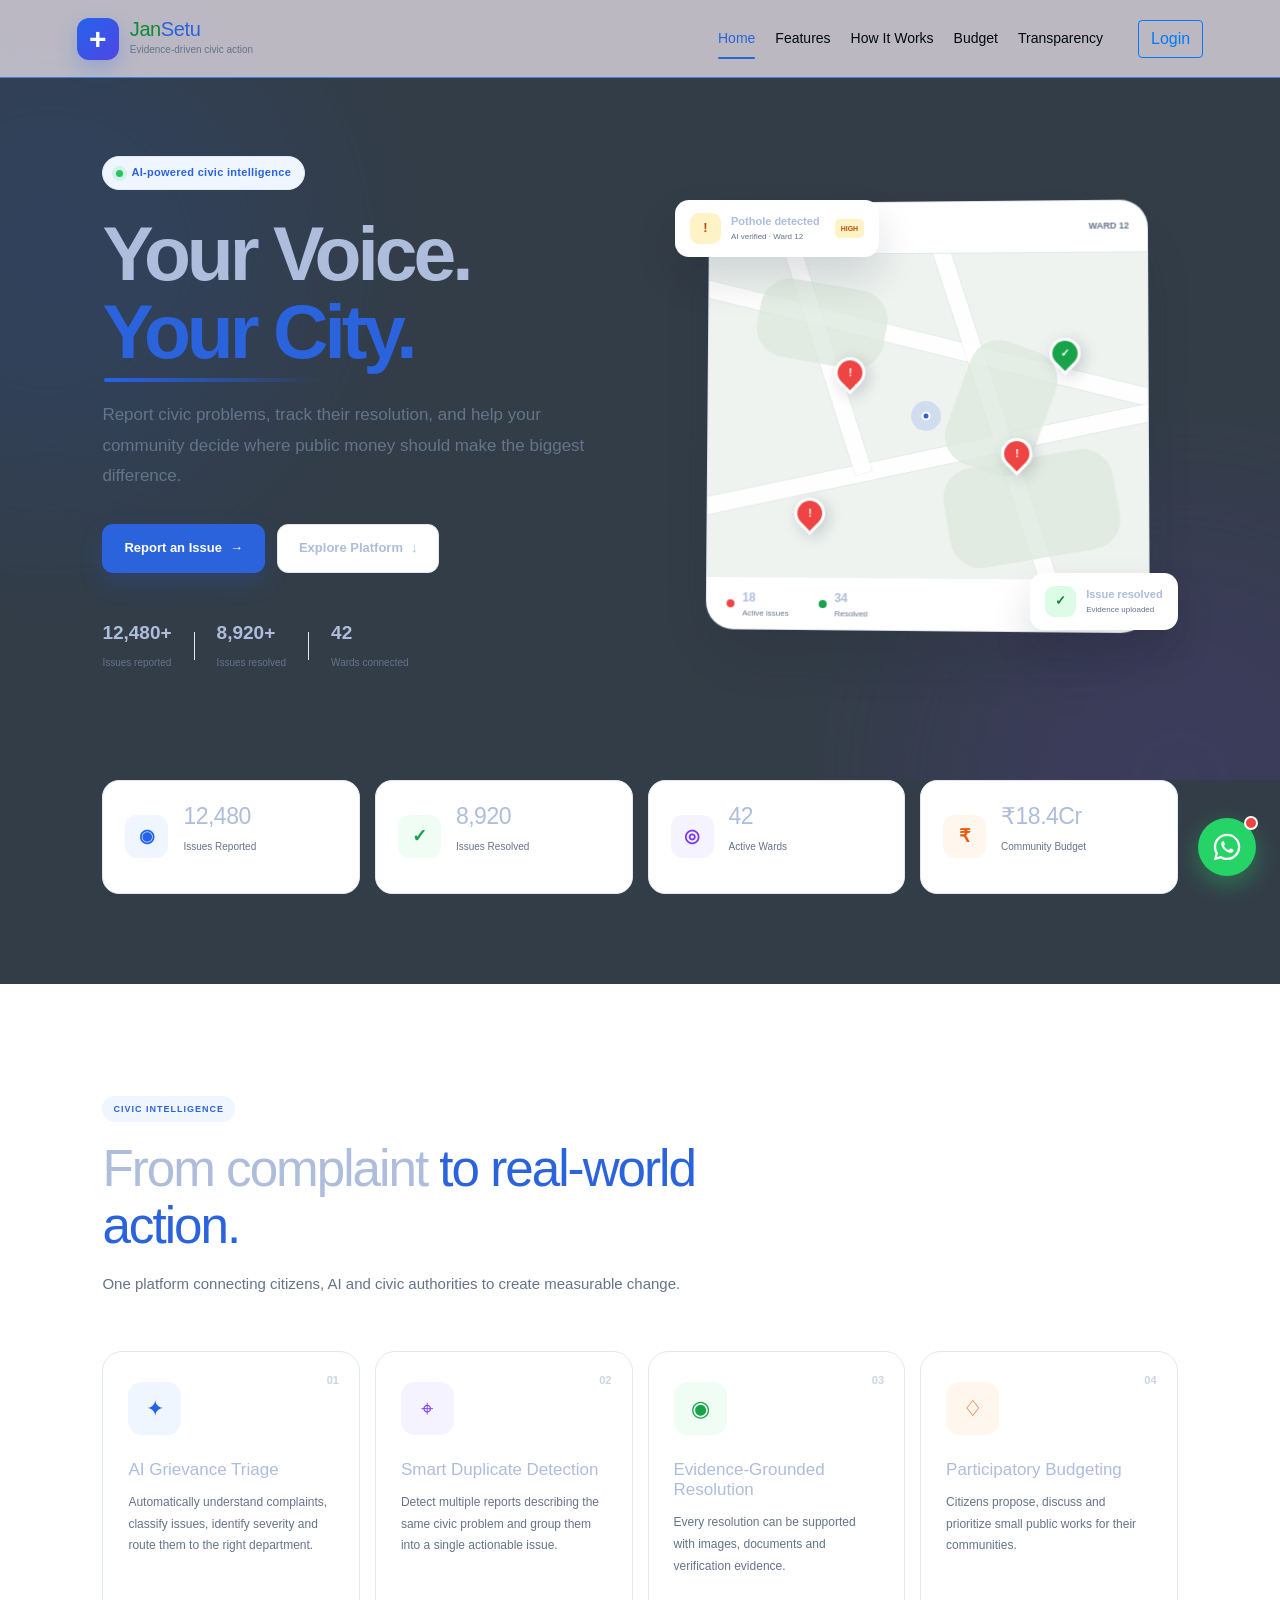
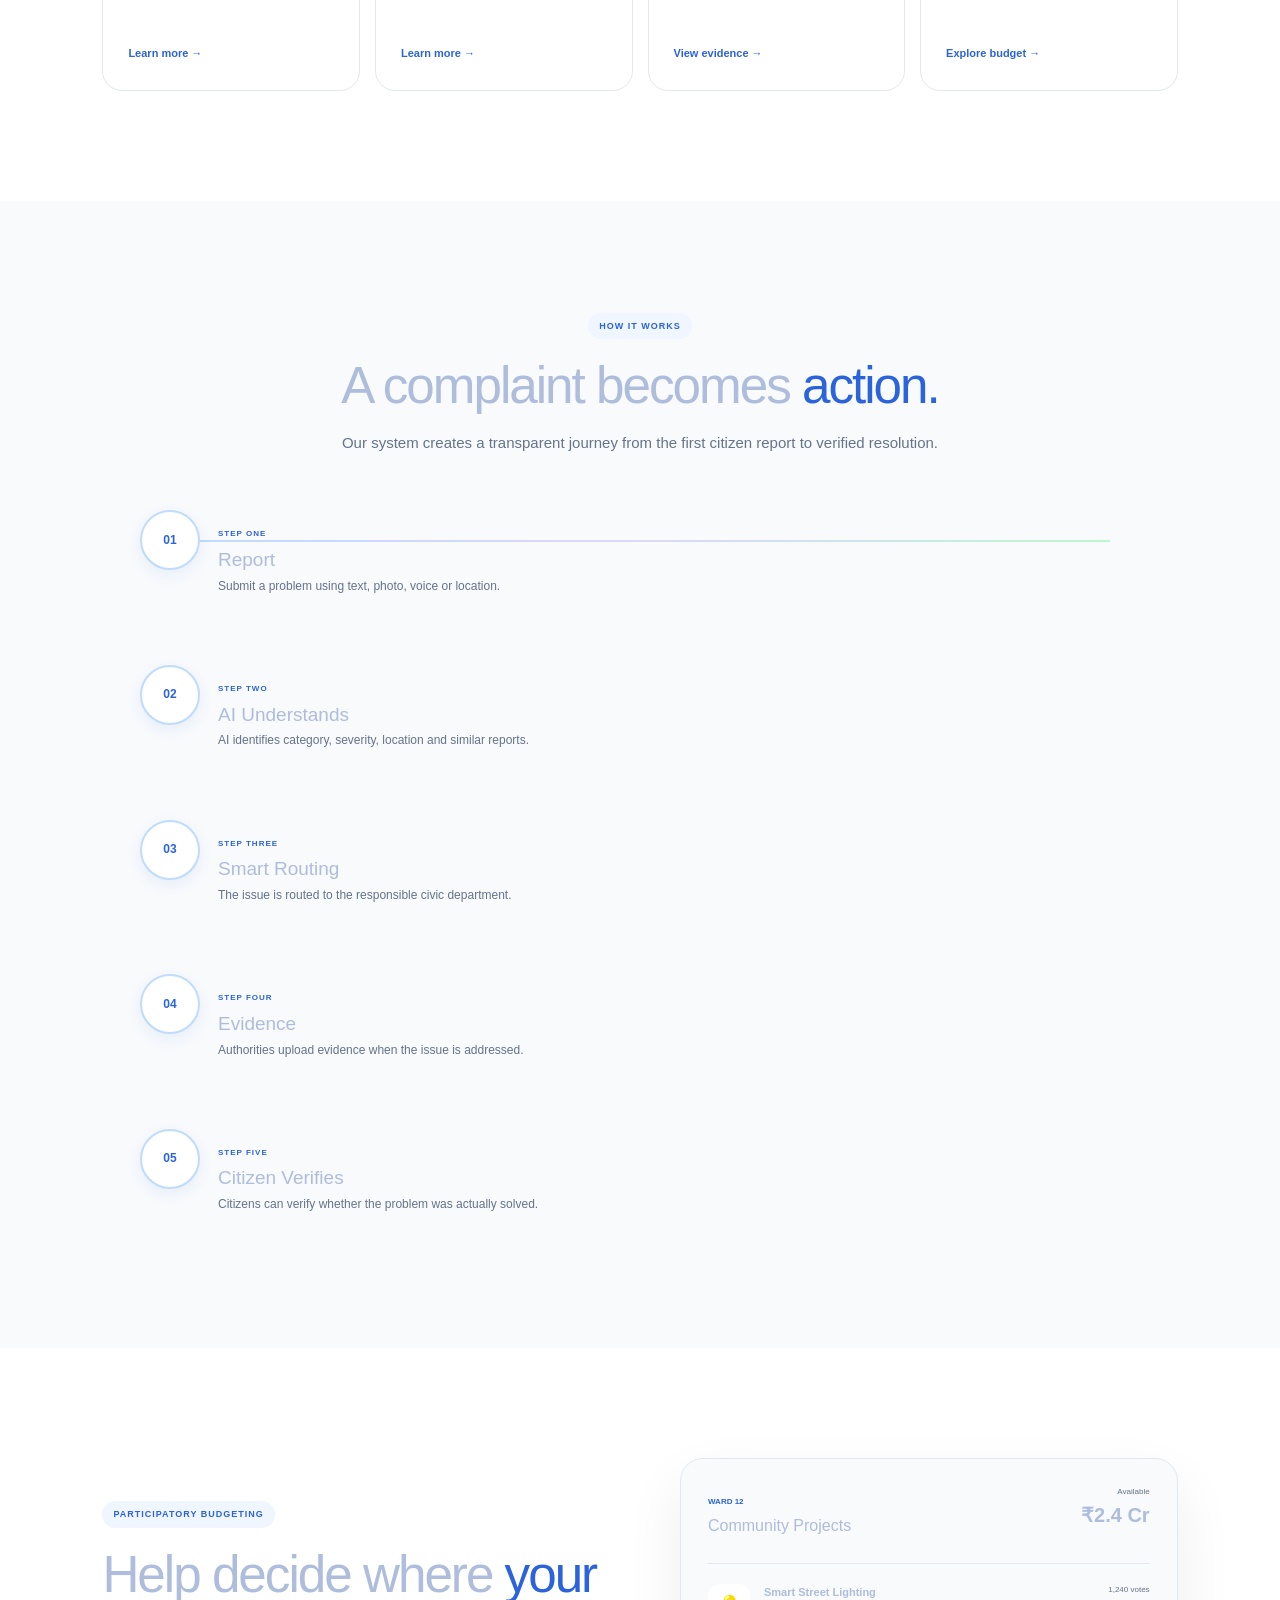
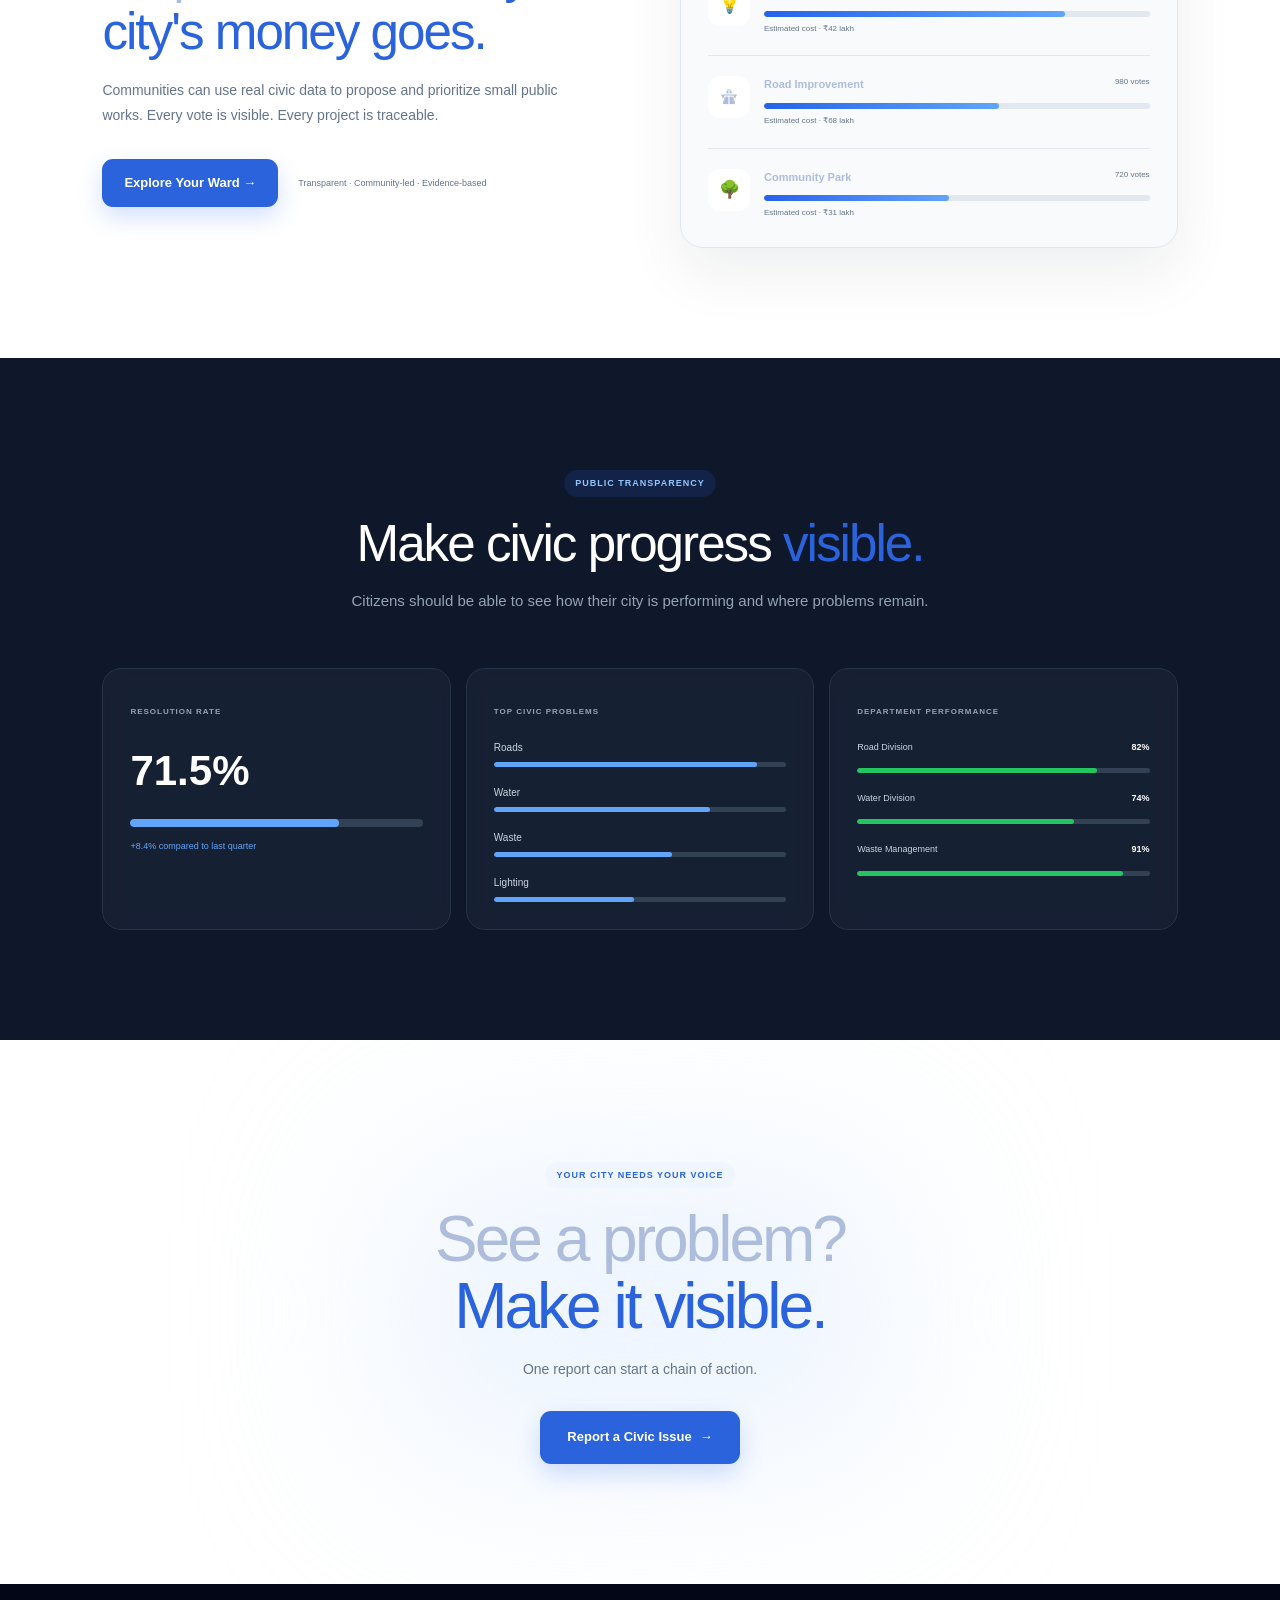
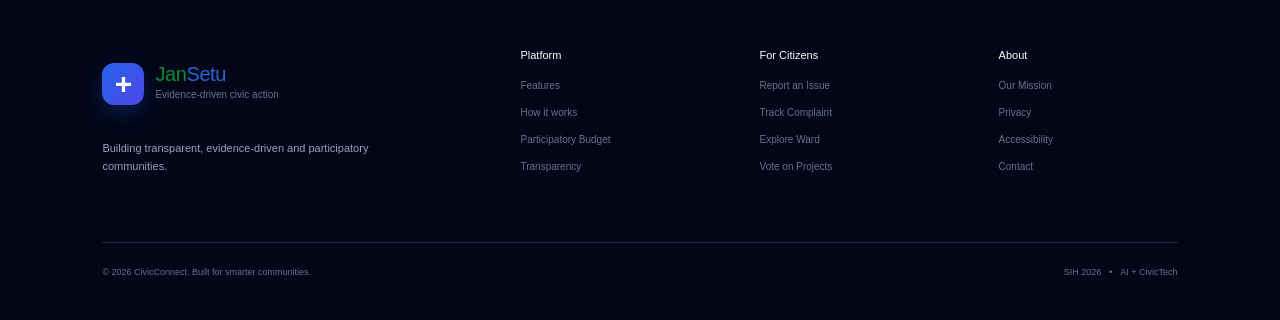
==== commit e3f0375f: "Add PDF Receipts & Certificates, WhatsApp Civic Bot, Ward Community Bulletin, Civic Karma Gamificati" ====
--- a/index.html
+++ b/index.html
@@ -5,7 +5,7 @@
     <meta charset="UTF-8">
     <meta name="viewport" content="width=device-width, initial-scale=1.0">
 
-    <title>CivicConnect | Evidence-Driven Civic Action</title>
+    <title>JanSetu | Evidence-Driven Civic Action</title>
 
     <meta name="description"
         content="Report civic issues, track resolution and help shape your community through participatory budgeting.">
@@ -1170,6 +1170,8 @@
     </div>
 
 
+    <script src="api.js"></script>
+    <script src="whatsapp-bot.js"></script>
     <script src="script.js"></script>
 
 </body>
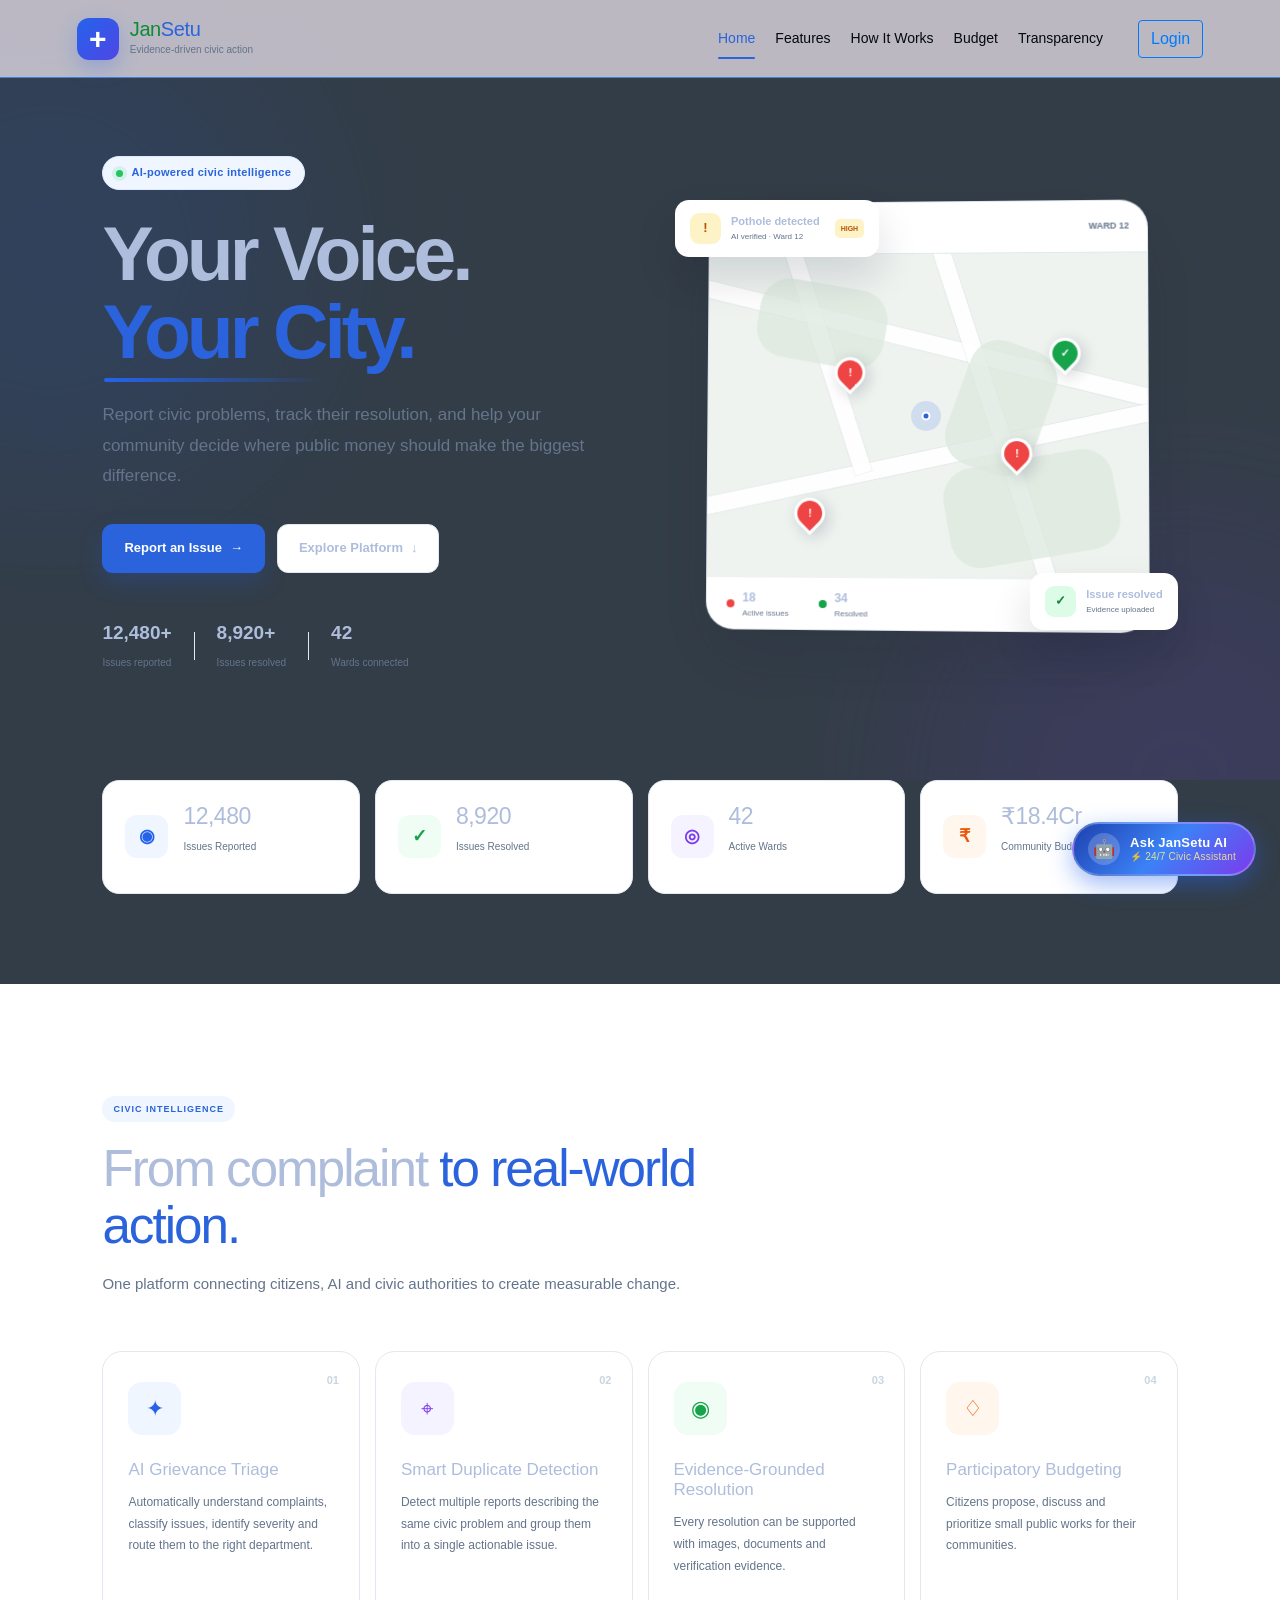
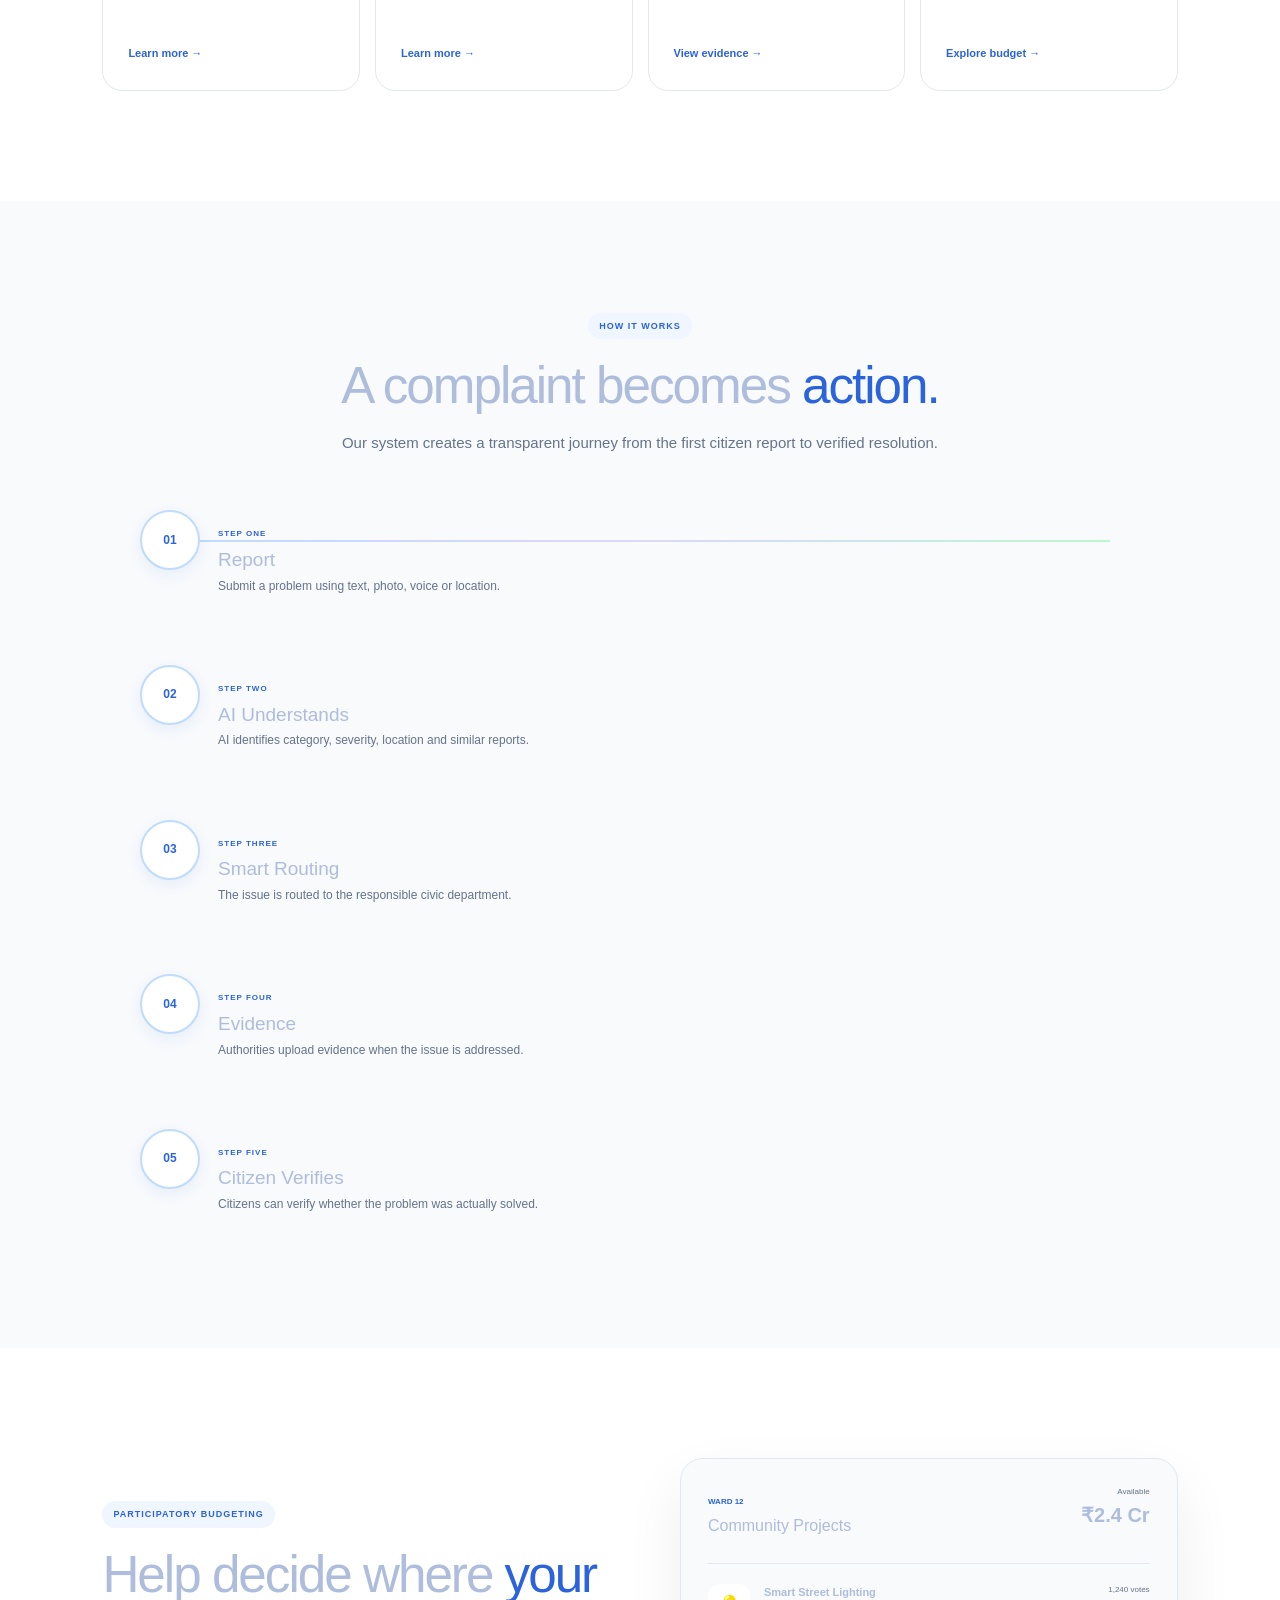
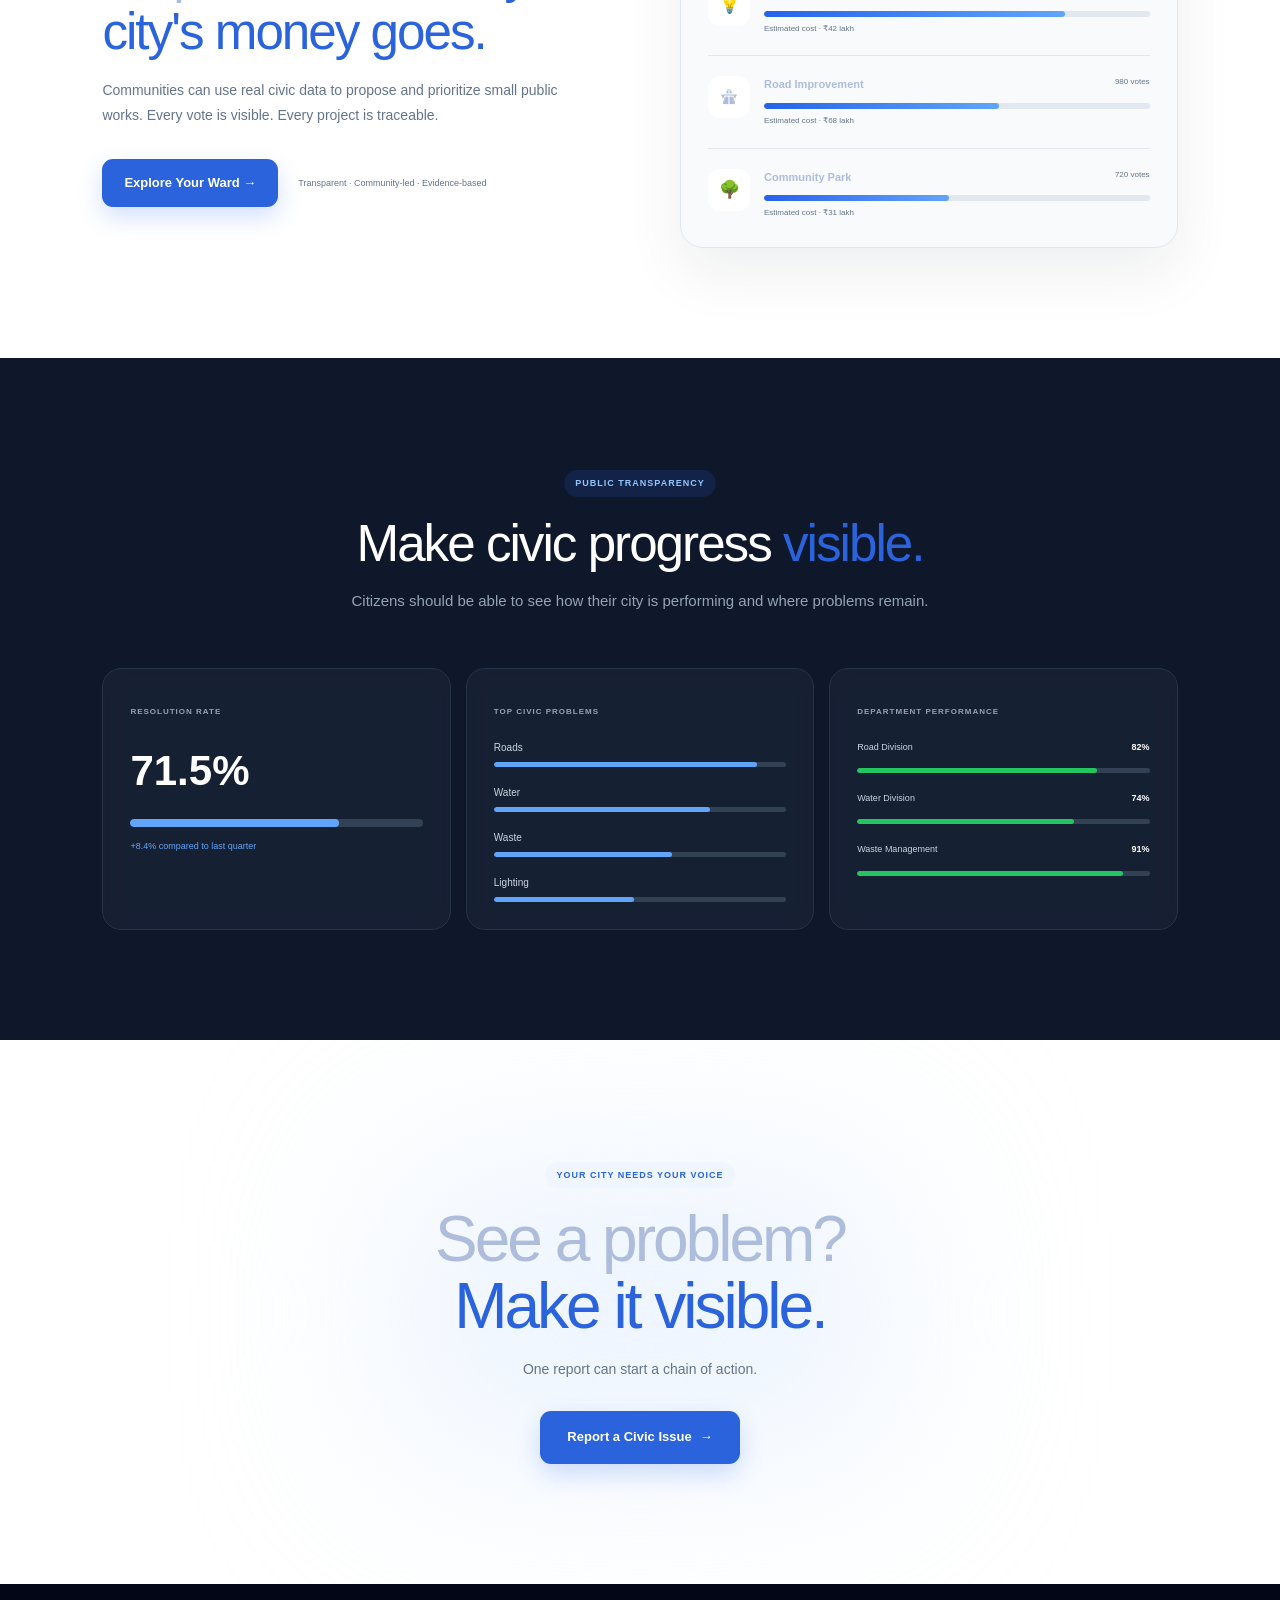
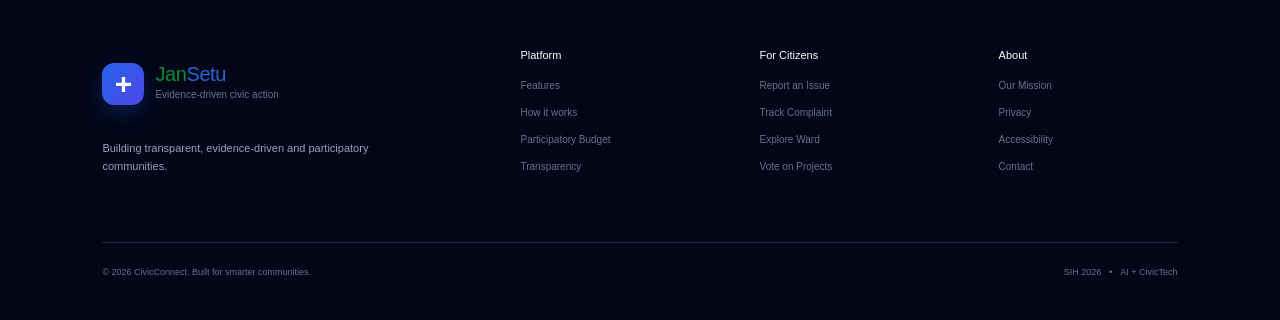
==== commit b955fb06: "Replace whatsapp bot with full-featured JanSetu AI Civic Assistant Chatbot (voice input/output, phot" ====
--- a/index.html
+++ b/index.html
@@ -1171,7 +1171,7 @@
 
 
     <script src="api.js"></script>
-    <script src="whatsapp-bot.js"></script>
+    <script src="ai-chatbot.js"></script>
     <script src="script.js"></script>
 
 </body>
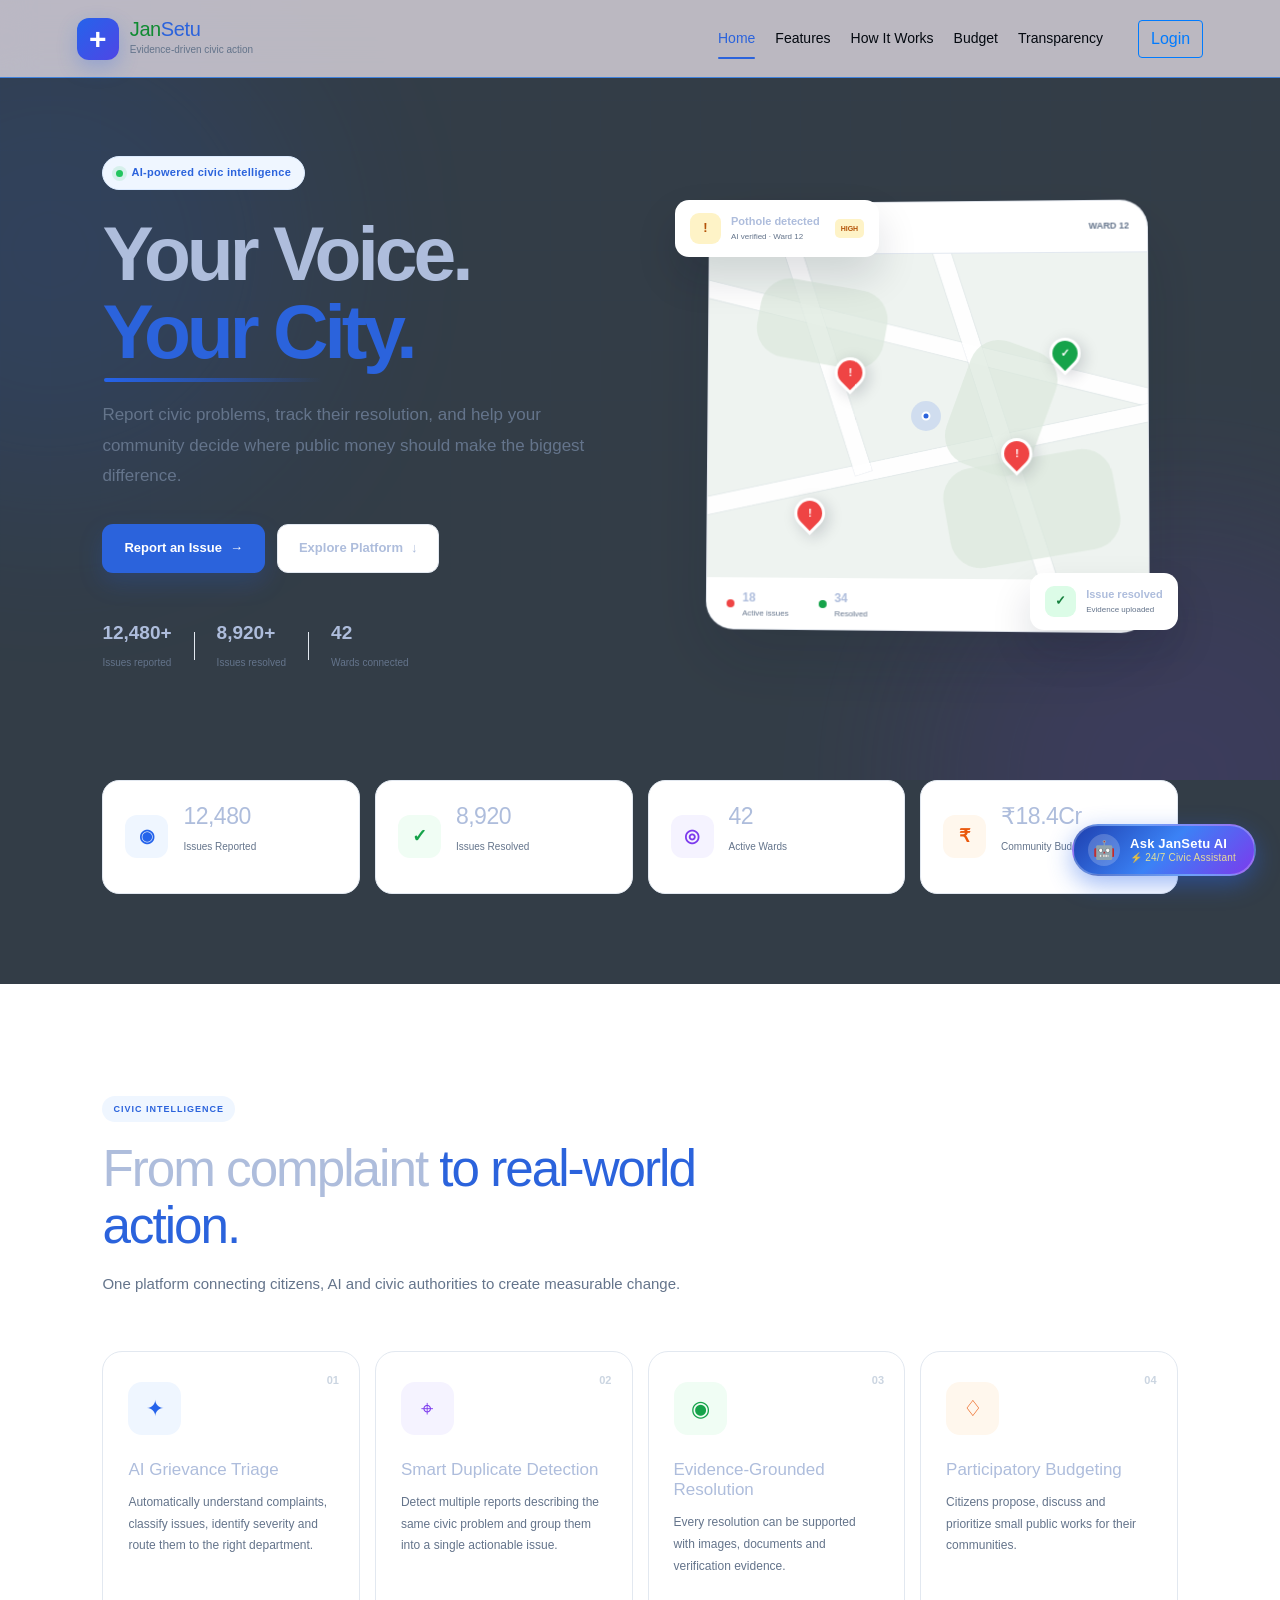
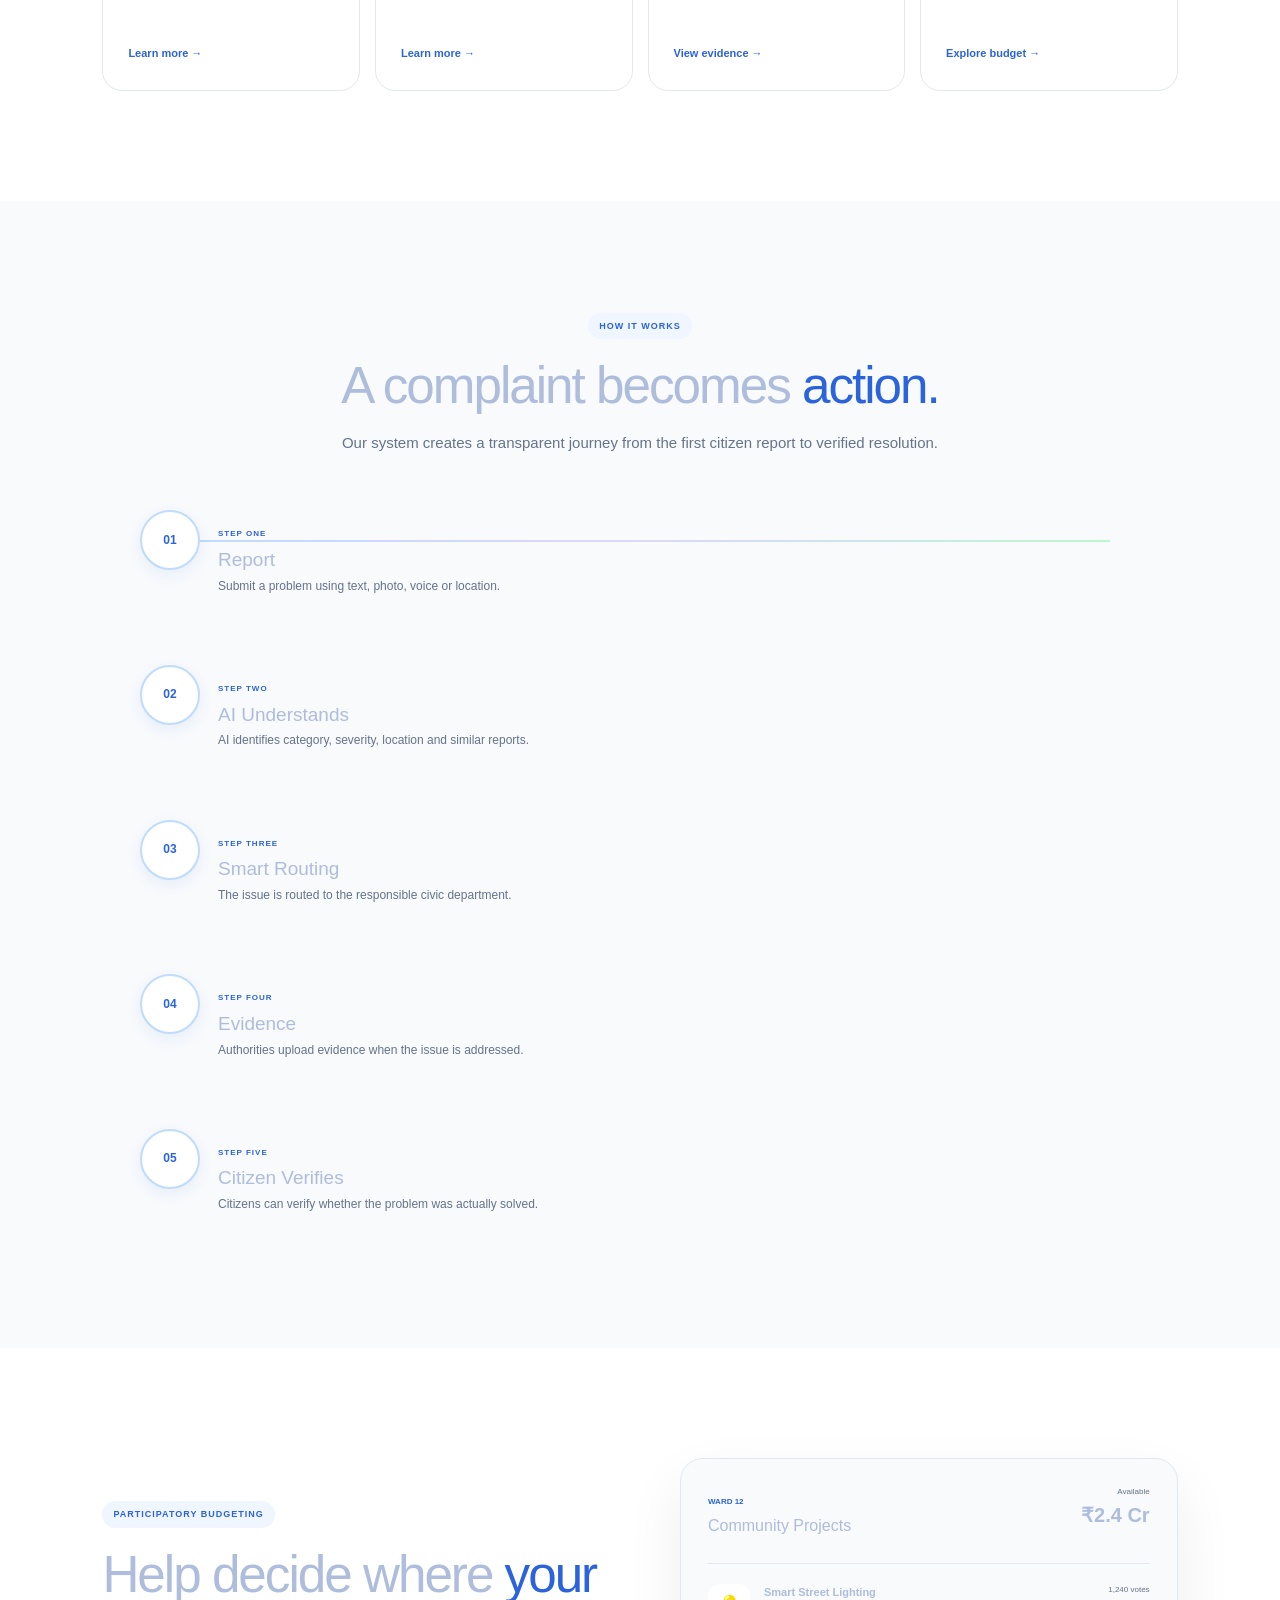
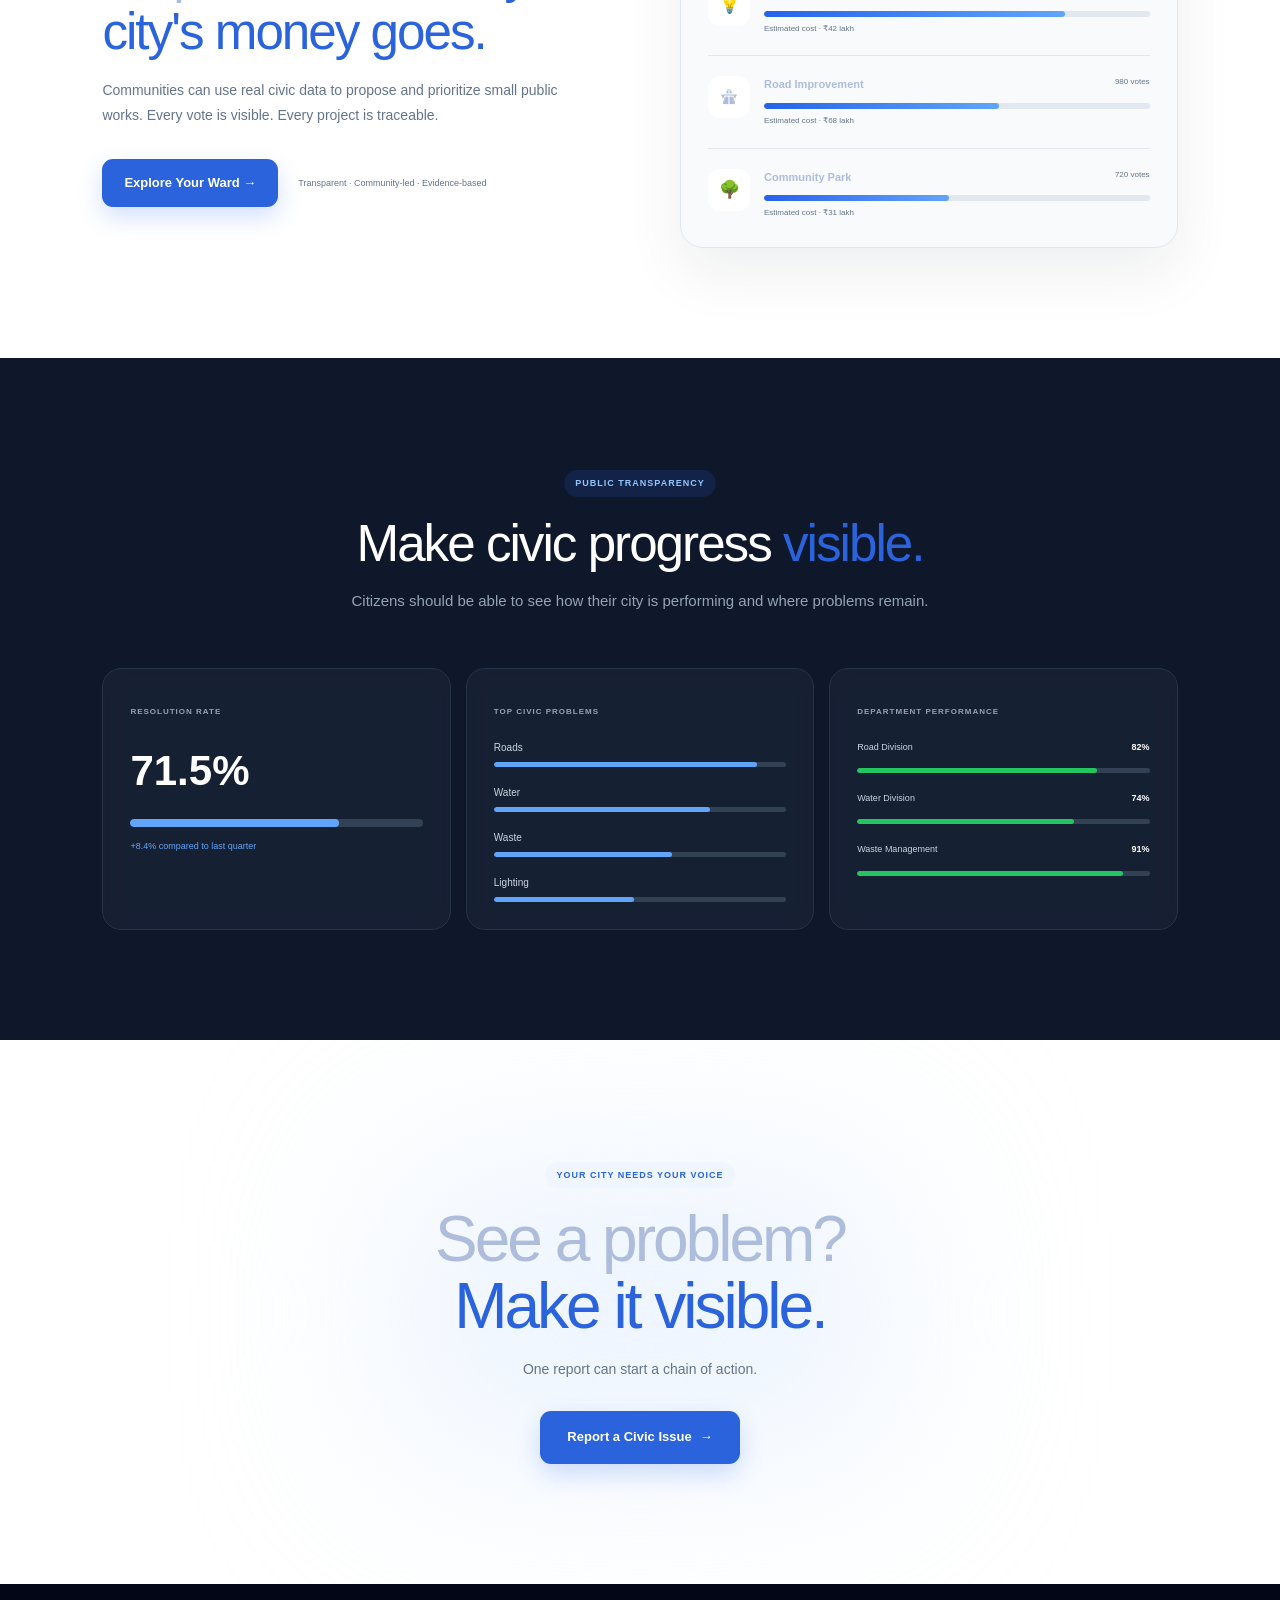
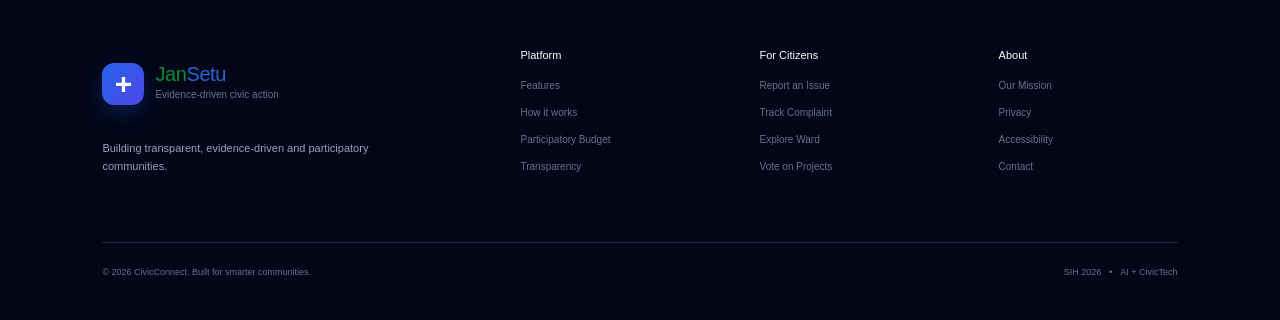
==== commit 50266181: "Implement JanSetu Unified Multilingual i18n Engine for seamless regional language switching across C" ====
--- a/index.html
+++ b/index.html
@@ -1171,6 +1171,7 @@
 
 
     <script src="api.js"></script>
+    <script src="i18n.js"></script>
     <script src="ai-chatbot.js"></script>
     <script src="script.js"></script>
 
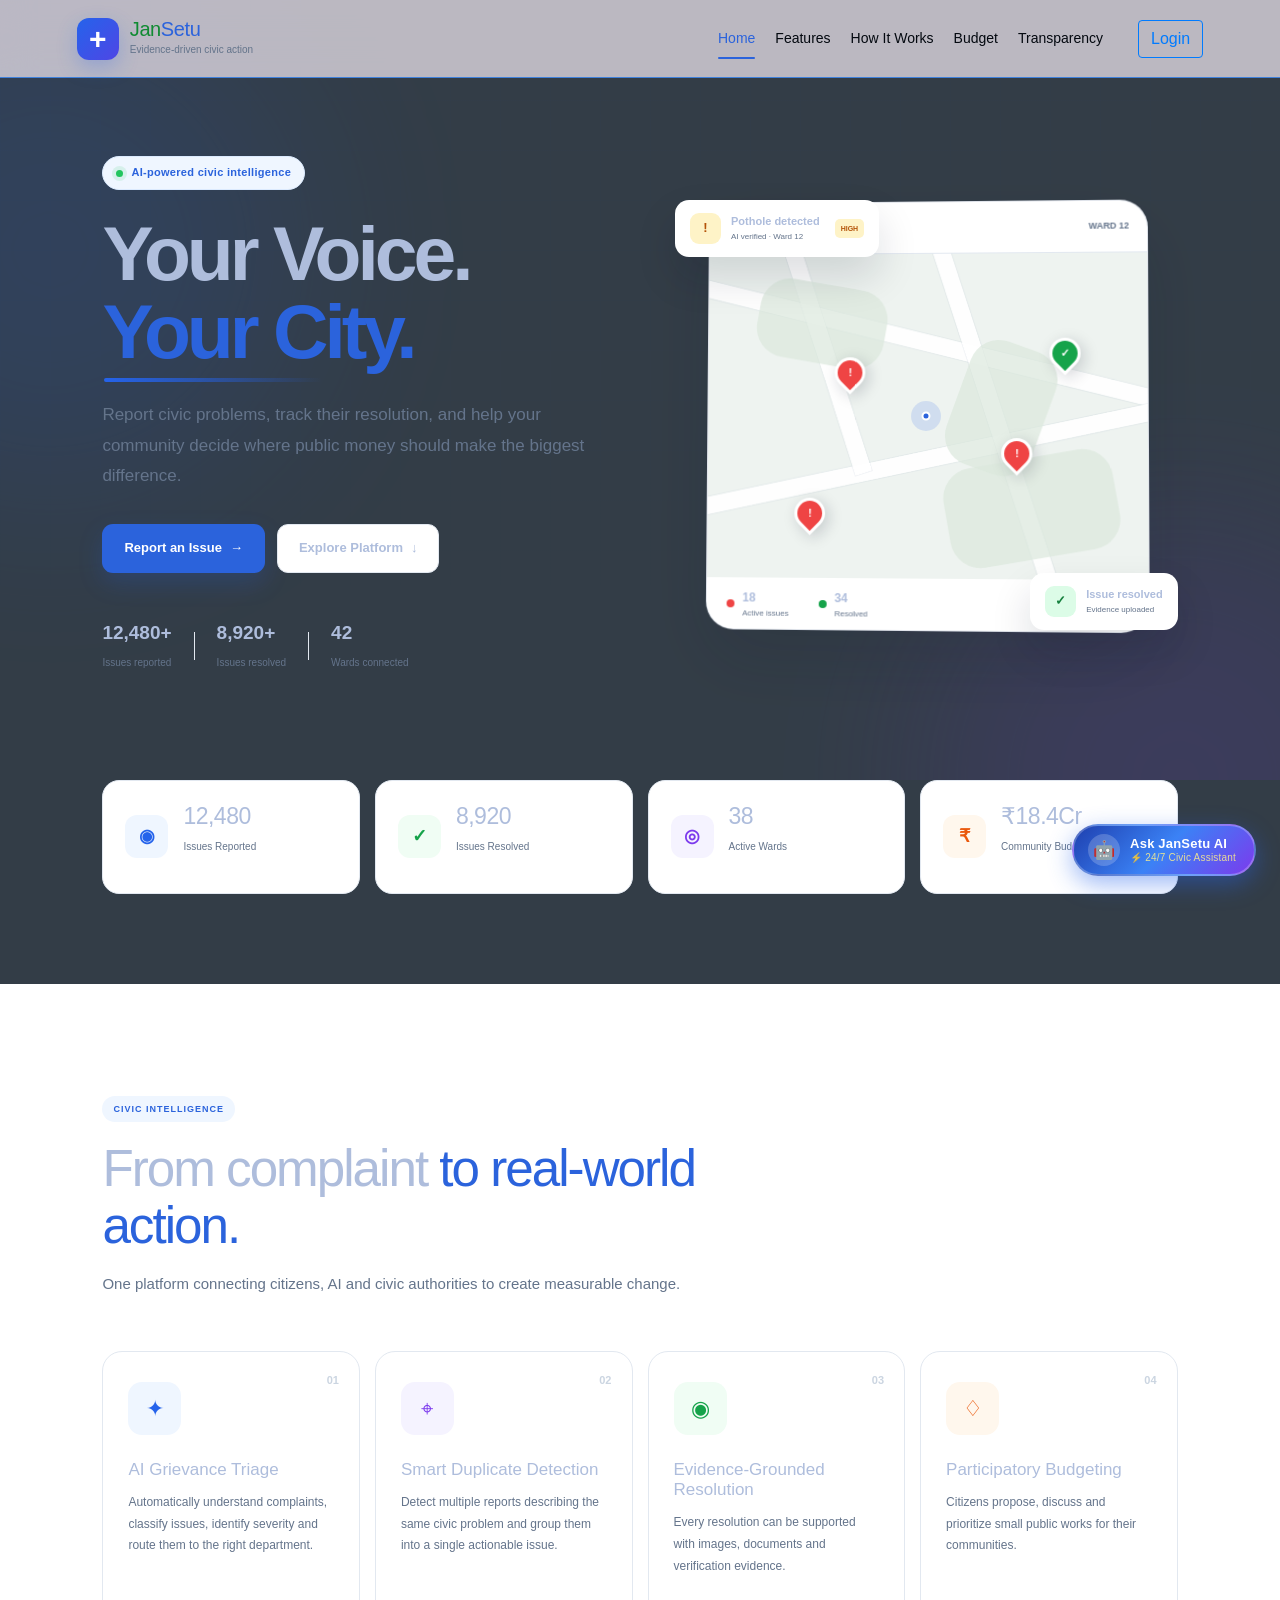
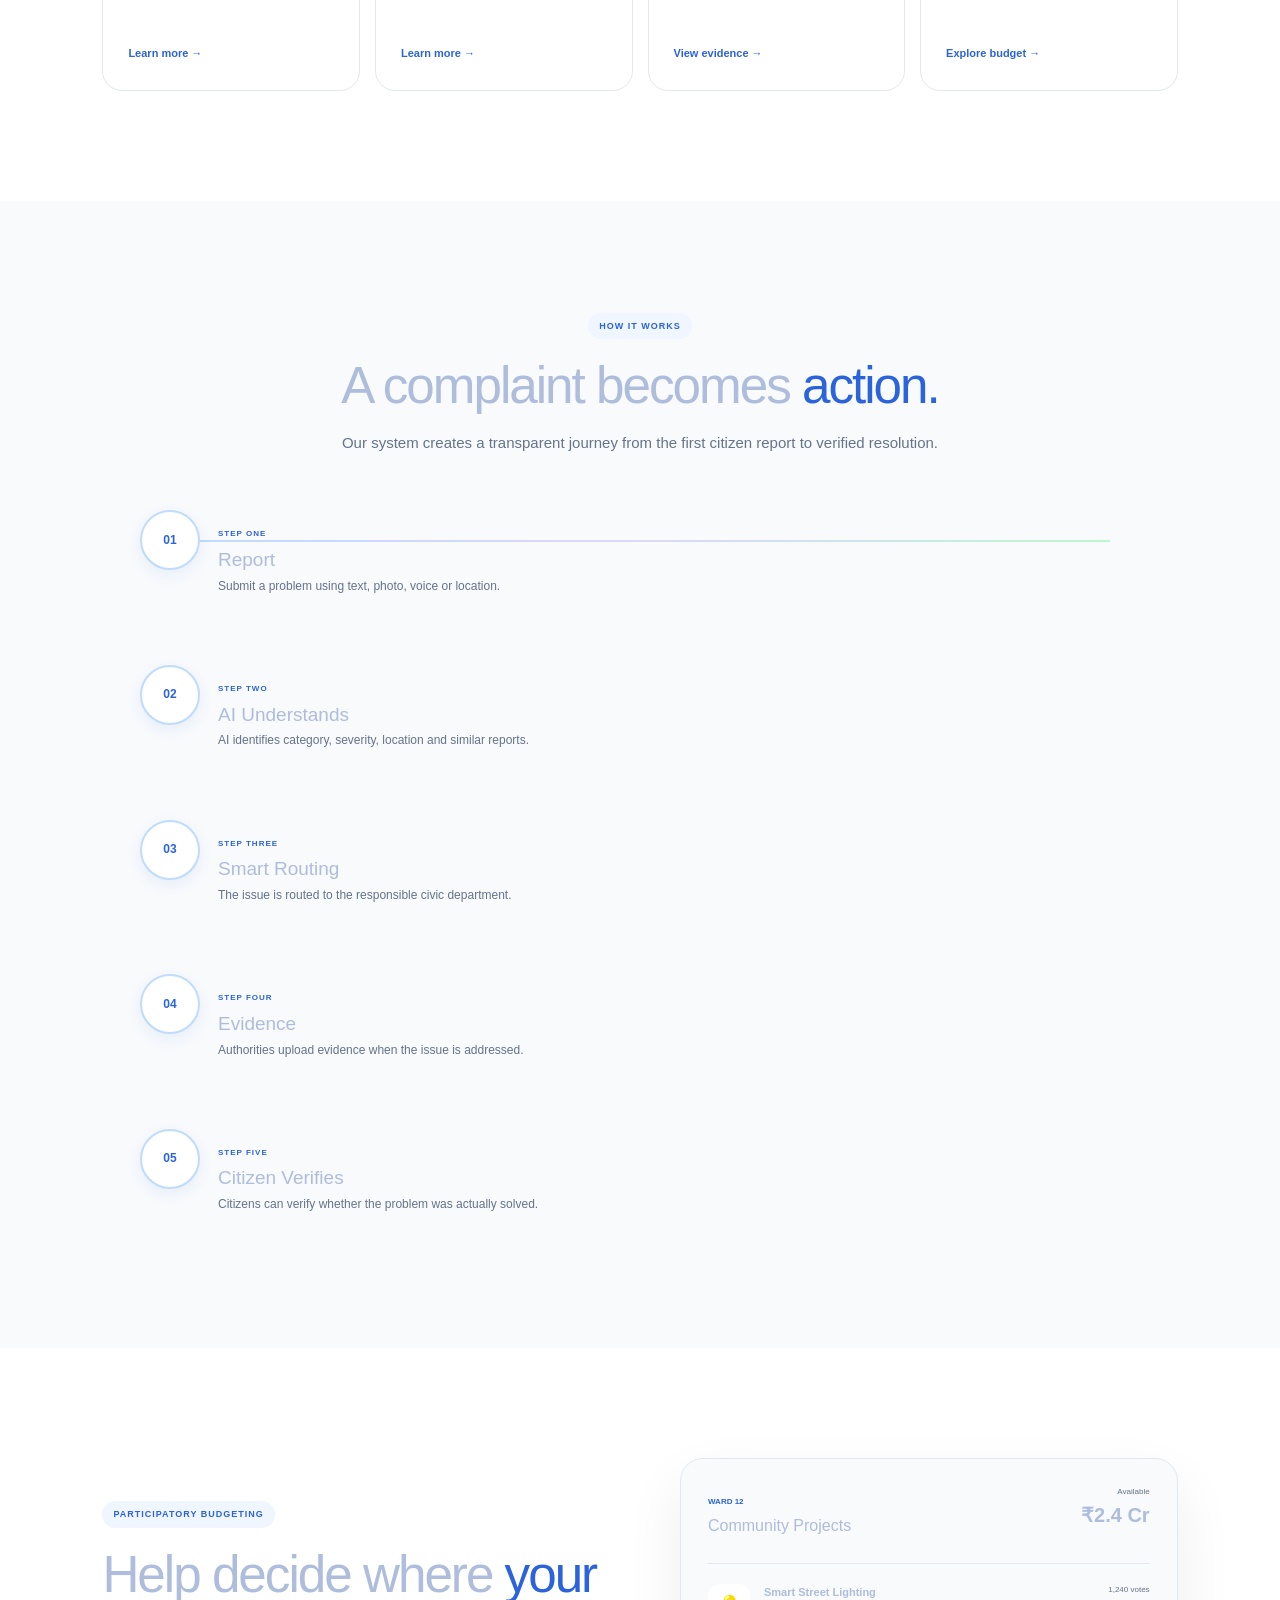
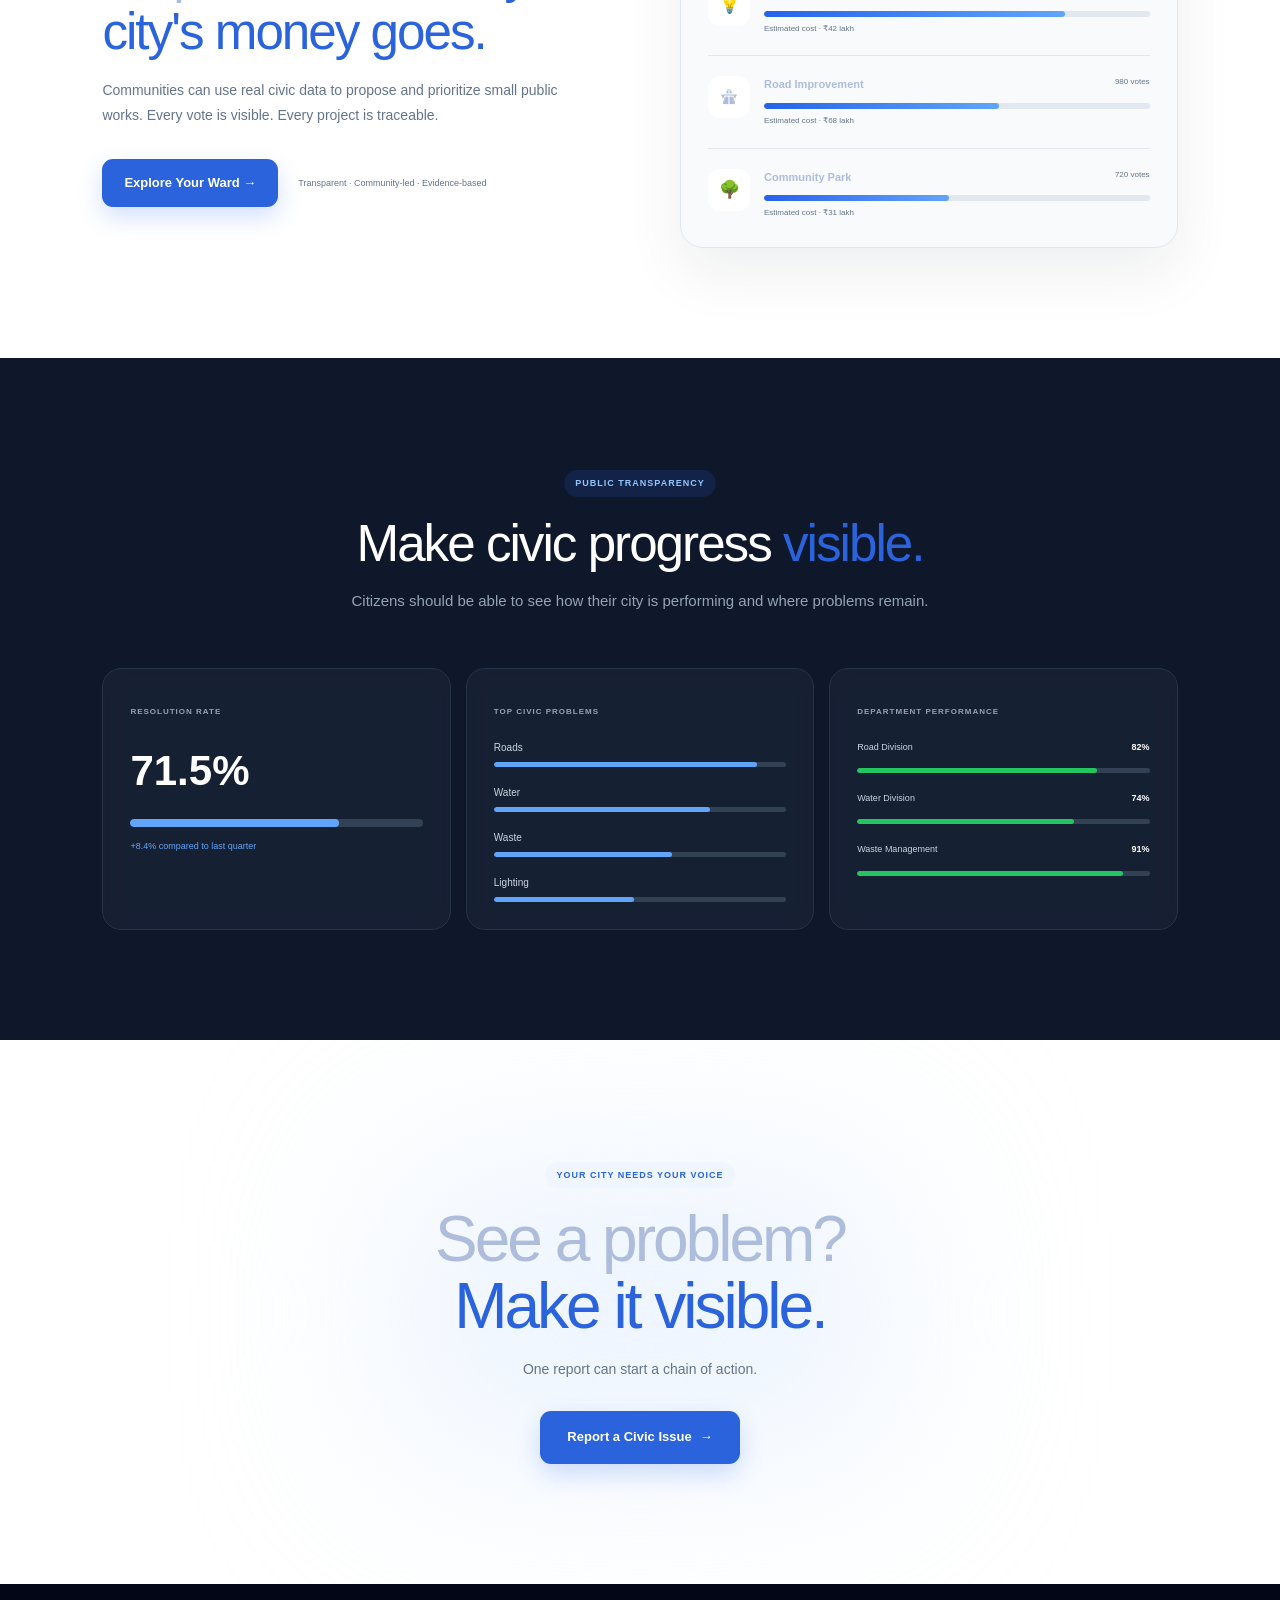
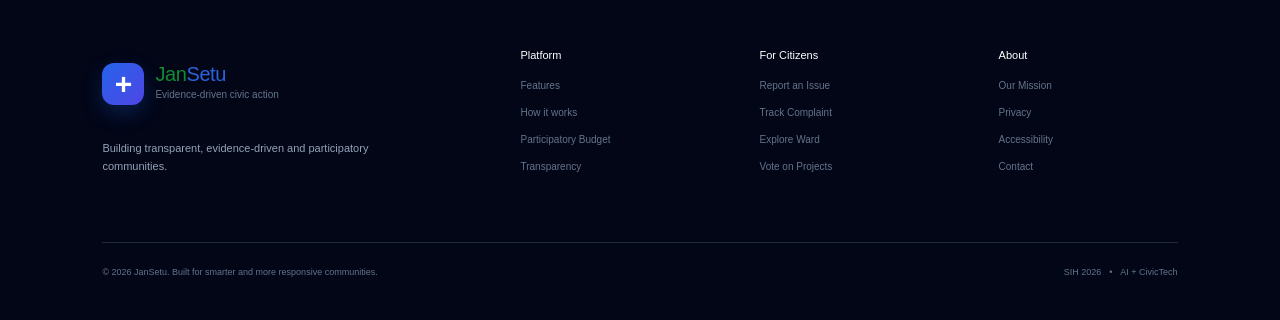
==== commit 989d1a58: "Final polish: unify language switcher, fix footer links and brand consistency for final presentation" ====
--- a/index.html
+++ b/index.html
@@ -959,10 +959,10 @@
 
                 <h4>For Citizens</h4>
 
-                <a href="#">Report an Issue</a>
-                <a href="#">Track Complaint</a>
-                <a href="#">Explore Ward</a>
-                <a href="#">Vote on Projects</a>
+                <a href="report.html">Report an Issue</a>
+                <a href="citizendashboard.html">Track Complaint</a>
+                <a href="citizendashboard.html#map">Explore Ward</a>
+                <a href="citizendashboard.html#budget">Vote on Projects</a>
 
             </div>
 
@@ -971,10 +971,10 @@
 
                 <h4>About</h4>
 
-                <a href="#">Our Mission</a>
-                <a href="#">Privacy</a>
-                <a href="#">Accessibility</a>
-                <a href="#">Contact</a>
+                <a href="#features">Our Mission</a>
+                <a href="citizendashboard.html">Privacy</a>
+                <a href="citizendashboard.html">Accessibility</a>
+                <a href="citizendashboard.html">Contact</a>
 
             </div>
 
@@ -984,7 +984,7 @@
         <div class="footer-bottom">
 
             <p>
-                © 2026 CivicConnect. Built for smarter communities.
+                © 2026 JanSetu. Built for smarter and more responsive communities.
             </p>
 
             <div>
